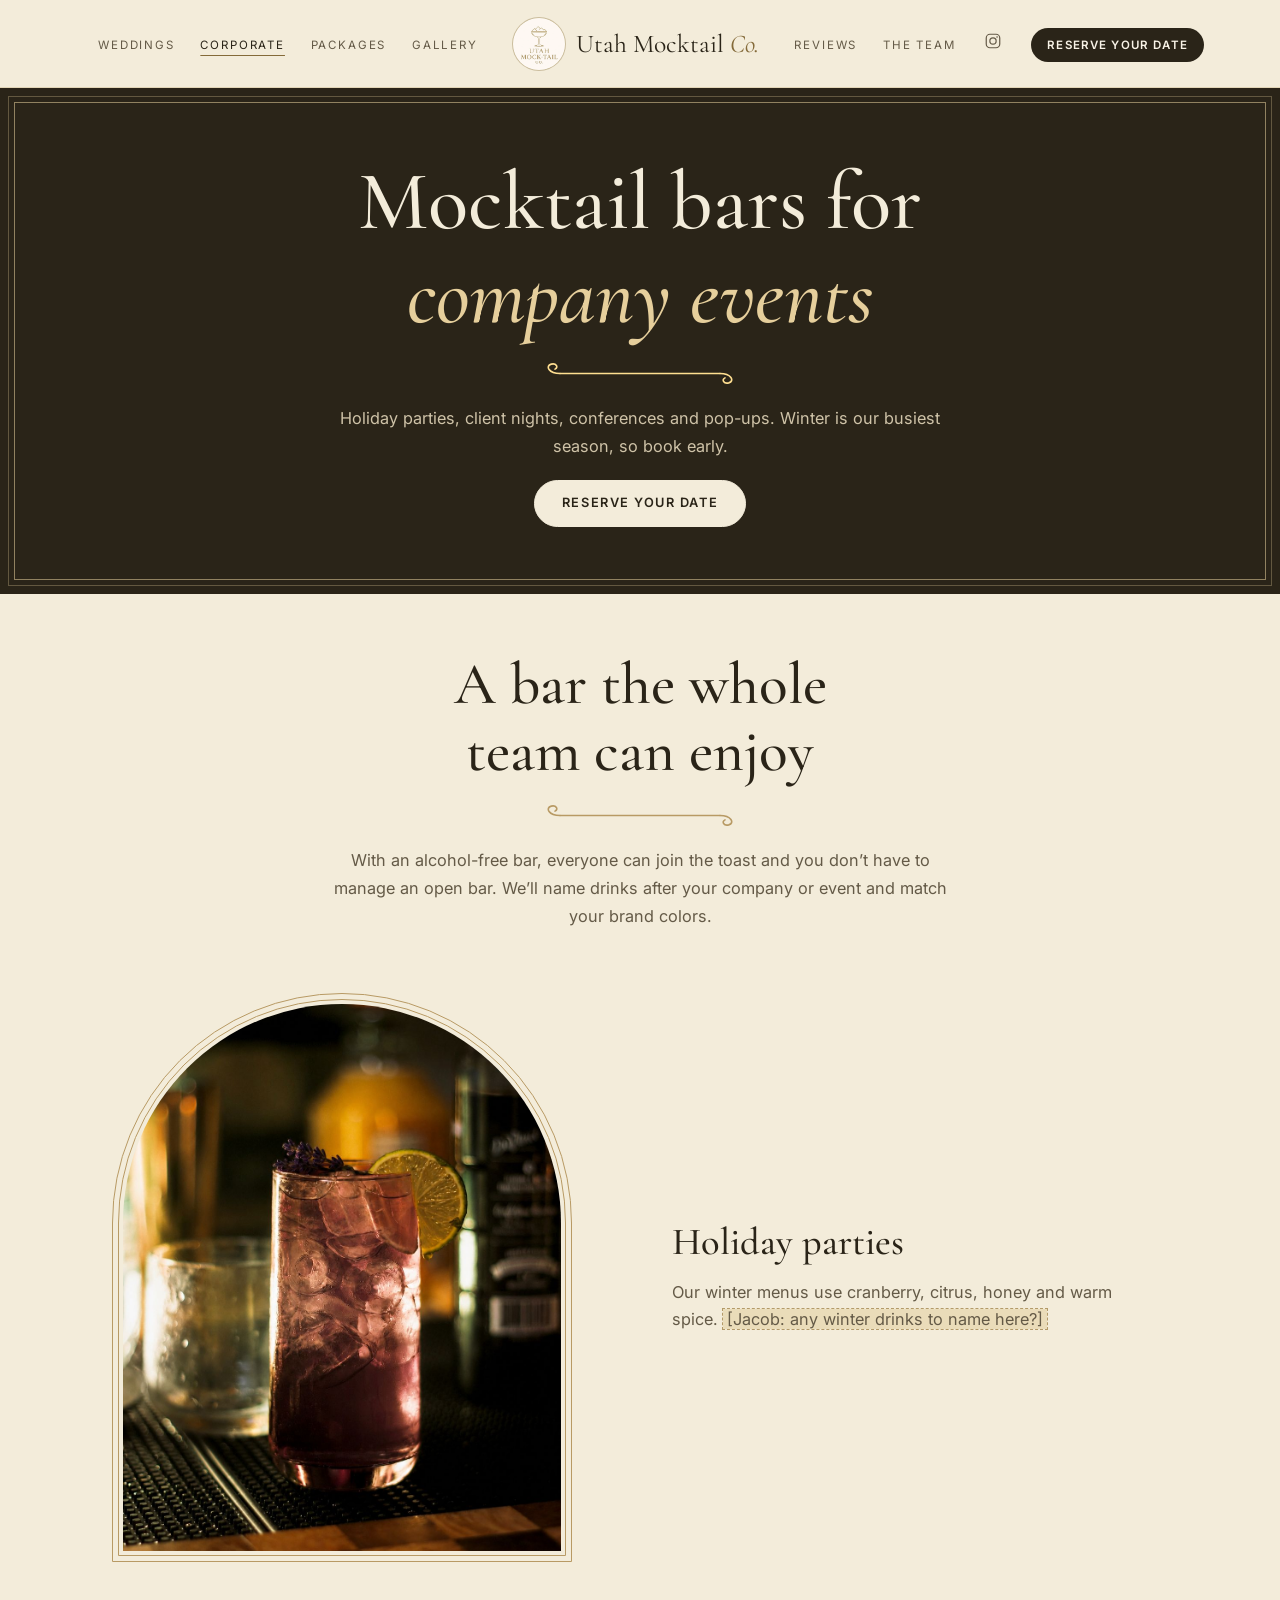
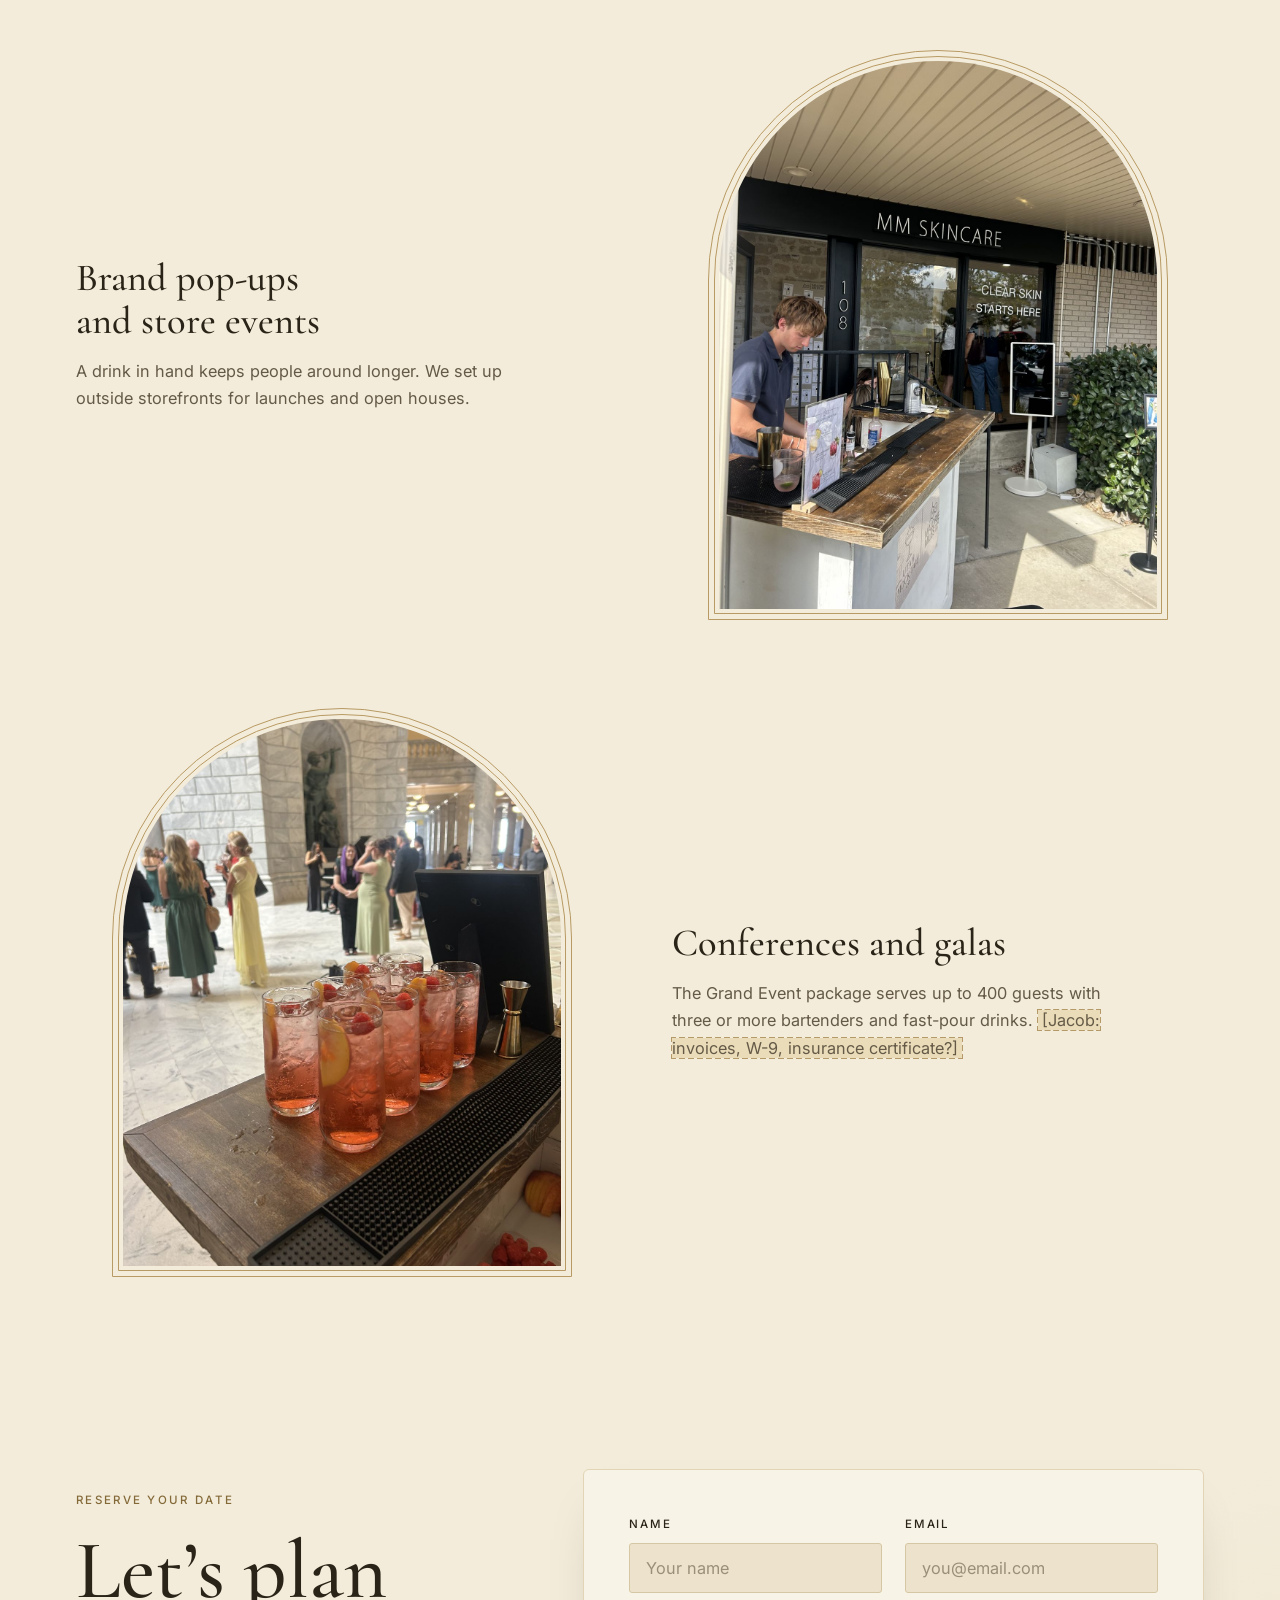
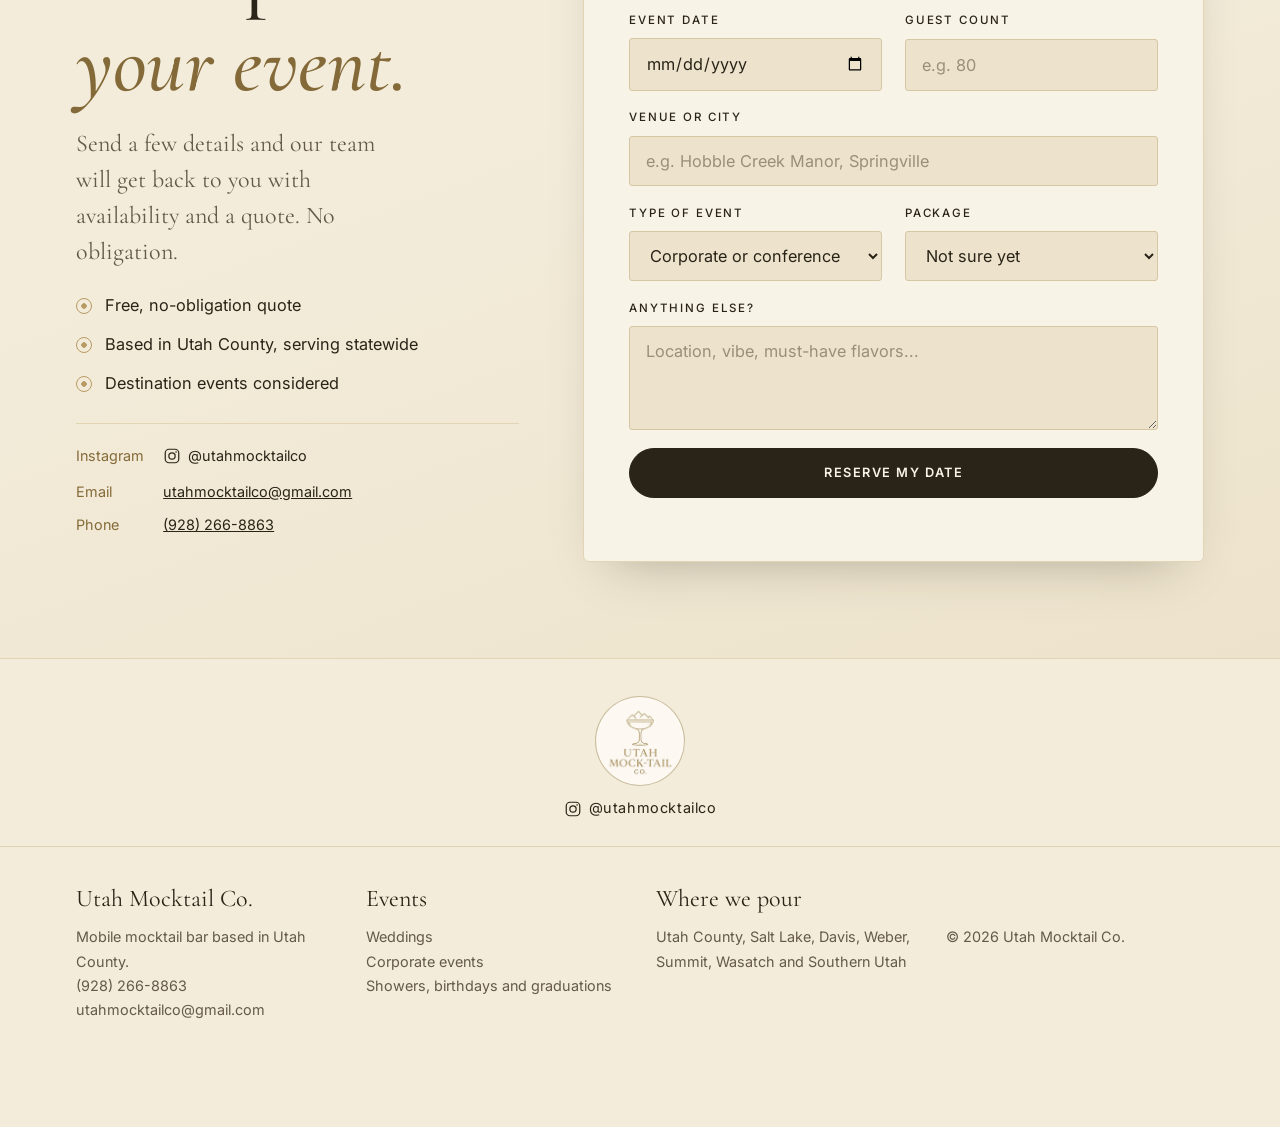
==== corporate.html @ aafdaa08 "Thank-you popup after the date form sends; remove draft-mode text Co-Authored-By: Claude Opus 5.5 <n" ====
<!doctype html>
<html lang="en">
<head>
<meta charset="utf-8">
<meta name="viewport" content="width=device-width, initial-scale=1, viewport-fit=cover">
<title>Corporate Event Mocktail Bar in Utah | Utah Mocktail Co.</title>
<meta name="claude:viewport-fit-sides" content="cover">
<meta name="description" content="Mocktail bar for Utah holiday parties, company events, conferences and brand pop-ups. Bartenders, a styled bar and drinks named for your company.">
<link rel="preconnect" href="https://fonts.googleapis.com">
<link rel="preconnect" href="https://fonts.gstatic.com" crossorigin>
<link rel="stylesheet" href="https://fonts.googleapis.com/css2?family=Cormorant+Garamond:ital,wght@0,400;0,500;0,600;1,400;1,500&family=Inter:wght@400;500;600&display=swap">
<link rel="icon" type="image/png" href="favicon.png">
<link rel="stylesheet" href="styles.css">

<script>document.documentElement.classList.add('js');</script>
</head>
<body>
<header class="top">
  <div class="wrap">
    <nav class="main left" aria-label="Main">
      <ul>
        <li><a href="weddings.html">Weddings</a></li>
        <li><a href="corporate.html" aria-current="page">Corporate</a></li>
        <li><a href="packages.html">Packages</a></li>
        <li><a href="gallery.html">Gallery</a></li>
      </ul>
    </nav>
    <a class="logo" href="index.html"><img src="images/logo-180.png" alt="" width="52" height="52"><span>Utah Mocktail <i>Co.</i></span></a>
    <nav class="main right" aria-label="More">
      <ul>
        <li><a href="reviews.html">Reviews</a></li>
        <li><a href="team.html">The Team</a></li>
        <li><a class="ig-link" href="https://www.instagram.com/utahmocktailco/" aria-label="Instagram @utahmocktailco"><svg class="ig" viewBox="0 0 24 24" width="18" height="18" aria-hidden="true" fill="none" stroke="currentColor" stroke-width="1.6"><rect x="3" y="3" width="18" height="18" rx="5"/><circle cx="12" cy="12" r="4.2"/><circle cx="17.4" cy="6.6" r="1.1" fill="currentColor" stroke="none"/></svg></a></li>
        <li><a class="book" href="#book">Reserve your date</a></li>
      </ul>
    </nav>
    <details class="menu-toggle">
      <summary>Menu</summary>
      <ul>
        <li><a href="index.html">Home</a></li>
        <li><a href="weddings.html">Weddings</a></li>
        <li><a href="corporate.html" aria-current="page">Corporate</a></li>
        <li><a href="packages.html">Packages</a></li>
        <li><a href="gallery.html">Gallery</a></li>
        <li><a href="reviews.html">Reviews</a></li>
        <li><a href="team.html">The Team</a></li>
        <li><a href="https://www.instagram.com/utahmocktailco/">Instagram @utahmocktailco</a></li>
        <li><a href="#book">Reserve your date</a></li>
      </ul>
    </details>
  </div>
</header>

<main id="top">
  <section class="statement page-top">
    <div class="wrap narrow center">
      <h1 class="page-title">Mocktail bars for <em>company events</em></h1>
      <p>Holiday parties, client nights, conferences and pop-ups. Winter is our busiest season, so book early.</p>
      <p><a class="btn" href="#book">Reserve your date</a></p>
    </div>
  </section>

  <section class="statement">
    <div class="wrap narrow center">
      <h2>A bar the whole team can enjoy</h2>
      <p>With an alcohol-free bar, everyone can join the toast and you don’t have to manage an open bar. We’ll name drinks after your company or event and match your brand colors.</p>
    </div>
  </section>

  <section class="pillars" aria-label="Corporate events">
    <div class="wrap">
      <article class="pillar">
        <div class="pillar-img reveal"><img src="images/berry-highball.jpg" alt="A dark berry mocktail with a lime wheel" width="1023" height="1537" loading="lazy"></div>
        <div class="pillar-copy">
          <h3>Holiday parties</h3>
          <p>Our winter menus use cranberry, citrus, honey and warm spice. <span class="ph">[Jacob: any winter drinks to name here?]</span></p>
        </div>
      </article>
      <article class="pillar">
        <div class="pillar-img reveal"><img src="images/popup-bar.jpg" alt="Bartender serving at a pop-up bar outside a storefront" width="1200" height="1600" loading="lazy"></div>
        <div class="pillar-copy">
          <h3>Brand pop-ups and store events</h3>
          <p>A drink in hand keeps people around longer. We set up outside storefronts for launches and open houses.</p>
        </div>
      </article>
      <article class="pillar">
        <div class="pillar-img reveal"><img src="images/capitol-guests.jpg" alt="Guests gathered around the bar at an evening event" width="1200" height="1600" loading="lazy"></div>
        <div class="pillar-copy">
          <h3>Conferences and galas</h3>
          <p>The Grand Event package serves up to 400 guests with three or more bartenders and fast-pour drinks. <span class="ph">[Jacob: invoices, W-9, insurance certificate?]</span></p>
        </div>
      </article>
    </div>
  </section>

  <section class="contact" id="book">
    <div class="wrap">
      <div class="copy">
        <p class="eyebrow">Reserve your date</p>
        <h2>Let’s plan <em>your event.</em></h2>
        <p>Send a few details and our team will get back to you with availability and a quote. No obligation.</p>
        <ul class="checks">
          <li>Free, no-obligation quote</li>
          <li>Based in Utah County, serving statewide</li>
          <li>Destination events considered</li>
        </ul>
        <dl>
          <dt>Instagram</dt><dd><a class="ig-inline" href="https://www.instagram.com/utahmocktailco/"><svg class="ig" viewBox="0 0 24 24" width="18" height="18" aria-hidden="true" fill="none" stroke="currentColor" stroke-width="1.6"><rect x="3" y="3" width="18" height="18" rx="5"/><circle cx="12" cy="12" r="4.2"/><circle cx="17.4" cy="6.6" r="1.1" fill="currentColor" stroke="none"/></svg>@utahmocktailco</a></dd>
          <dt>Email</dt><dd><a href="mailto:utahmocktailco@gmail.com">utahmocktailco@gmail.com</a></dd>
          <dt>Phone</dt><dd><a href="tel:+19282668863">(928) 266-8863</a></dd>
        </dl>
      </div>
      <form id="inquiry" class="form-card" novalidate>
        <label>Name<input id="f-name" name="name" autocomplete="name" placeholder="Your name" required></label>
        <label>Email<input id="f-email" name="email" type="email" autocomplete="email" placeholder="you@email.com" required></label>
        <label>Event date<input id="f-date" name="date" type="date"></label>
        <label>Guest count<input id="f-guests" name="guests" type="number" min="1" inputmode="numeric" placeholder="e.g. 80"></label>
        <label class="full">Venue or city<input id="f-venue" name="venue" placeholder="e.g. Hobble Creek Manor, Springville"></label>
        <label>Type of event
          <select id="f-type" name="type"><option>Wedding or reception</option><option selected>Corporate or conference</option><option>Shower or birthday</option><option>Graduation or reunion</option><option>School or university event</option><option>Religious or community gathering</option><option>Something else</option></select>
        </label>
        <label>Package
          <select id="f-pkg" name="package"><option>Not sure yet</option><option>Sweet & Simple ($650)</option><option>Signature Celebration ($995)</option><option>Luxe Dry Bar ($1,295)</option><option>Grand Event ($1,995)</option></select>
        </label>
        <label class="full">Anything else?<textarea id="f-msg" name="message" placeholder="Location, vibe, must-have flavors..."></textarea></label>
        <label class="hp" aria-hidden="true">Company<input name="company" tabindex="-1" autocomplete="off"></label>
        <button class="btn full" type="submit">Reserve my date</button>
        <p class="form-note full" id="form-note" role="status"></p>
      </form>
    </div>
  </section>
</main>

<footer>
  <div class="foot-top">
    <img src="images/logo-180.png" alt="Utah Mocktail Co. logo" width="88" height="88" loading="lazy">
    <a class="ig-inline" href="https://www.instagram.com/utahmocktailco/"><svg class="ig" viewBox="0 0 24 24" width="18" height="18" aria-hidden="true" fill="none" stroke="currentColor" stroke-width="1.6"><rect x="3" y="3" width="18" height="18" rx="5"/><circle cx="12" cy="12" r="4.2"/><circle cx="17.4" cy="6.6" r="1.1" fill="currentColor" stroke="none"/></svg>@utahmocktailco</a>
  </div>
  <div class="wrap">
    <div><strong>Utah Mocktail Co.</strong>Mobile mocktail bar based in Utah County.<br><a href="tel:+19282668863">(928) 266-8863</a><br><a href="mailto:utahmocktailco@gmail.com">utahmocktailco@gmail.com</a></div>
    <div><strong>Events</strong><a href="weddings.html">Weddings</a><br><a href="corporate.html">Corporate events</a><br><a href="#book">Showers, birthdays and graduations</a></div>
    <div><strong>Where we pour</strong>Utah County, Salt Lake, Davis, Weber, Summit, Wasatch and Southern Utah</div>
    <div><strong>&nbsp;</strong>© 2026 Utah Mocktail Co.</div>
  </div>
</footer>

<a class="float-book" href="#book">Reserve your date</a>

<dialog id="thanks" class="thanks" aria-labelledby="thanks-title">
  <h2 id="thanks-title">Thanks!</h2>
  <p>We’ve received your request. A member of our team will reach out soon.</p>
  <form method="dialog"><button class="btn">Close</button></form>
</dialog>

<script>
// Date form: sends to the Google Sheet web app (FORM_URL), which also emails our team.
document.getElementById('inquiry').addEventListener('submit', function (e) {
  e.preventDefault();
  var f = this, note = document.getElementById('form-note'), btn = f.querySelector('button[type=submit]');
  var url = 'https://script.google.com/macros/s/AKfycbwHHXpcNrJrIC-XcgOLXBQ7OhWbu58uSoJqrqlbmUCXUFE70B-InwVYyIa-P2md5CR05A/exec';
  if (!f.elements['name'].value.trim() || !/^\S+@\S+\.\S+$/.test(f.elements['email'].value.trim())) {
    note.textContent = 'Please add your name and a valid email so we can reach you.';
    return;
  }
  var data = new URLSearchParams(new FormData(f));
  data.append('page', location.pathname);
  btn.disabled = true;
  note.textContent = 'Sending...';
  fetch(url, { method: 'POST', mode: 'no-cors', body: data })
    .then(function () { f.reset(); note.textContent = ''; var d = document.getElementById('thanks'); if (d.showModal) d.showModal(); else note.textContent = d.querySelector('p').textContent; })
    .catch(function () { note.textContent = 'That didn’t go through. Please email utahmocktailco@gmail.com or call (928) 266-8863.'; })
    .then(function () { btn.disabled = false; });
});

// Scroll effects: the header turns solid past the video and photos ease in once.
// Both are off with "reduce motion".
(function () {
  var still = window.matchMedia('(prefers-reduced-motion: reduce)').matches;
  var header = document.querySelector('header.top');
  if (still) { document.documentElement.classList.add('no-motion'); document.documentElement.classList.remove('js'); }
  function onScroll() { header.classList.toggle('scrolled', window.scrollY > 40); }
  // Floating "Reserve your date" button: shows after the first screen, hides while the form is on screen.
  var fb = document.querySelector('.float-book');
  var form = document.getElementById('book');
  var formOn = false;
  function showFloat() { if (fb) fb.classList.toggle('show', window.scrollY > window.innerHeight * 0.6 && !formOn); }
  if (fb && form && 'IntersectionObserver' in window) {
    new IntersectionObserver(function (en) { formOn = en[0].isIntersecting; showFloat(); }).observe(form);
  }
  window.addEventListener('scroll', showFloat, { passive: true });
  // Package cards: swipe on phones, arrow buttons on computers.
  document.querySelectorAll('.swipe-wrap').forEach(function (w) {
    var row = w.querySelector('.swipe-row');
    w.querySelectorAll('[data-dir]').forEach(function (b) {
      b.addEventListener('click', function () { row.scrollBy({ left: b.dataset.dir * row.clientWidth * 0.8, behavior: still ? 'auto' : 'smooth' }); });
    });
  });
  window.addEventListener('scroll', onScroll, { passive: true });
  window.addEventListener('resize', onScroll);
  onScroll();
  if (!still && 'IntersectionObserver' in window) {
    var io = new IntersectionObserver(function (entries) {
      entries.forEach(function (e) { if (e.isIntersecting) { e.target.classList.add('in'); io.unobserve(e.target); } });
    }, { rootMargin: '0px 0px -10% 0px' });
    document.querySelectorAll('.reveal').forEach(function (el) { io.observe(el); });
  } else {
    document.querySelectorAll('.reveal').forEach(function (el) { el.classList.add('in'); });
  }
})();
</script>
</body>
</html>
---- styles.css ----
/* Utah Mocktail Co. — see ../design.md.
   Layout follows outwestelopements.com: a full-width video hero, short centered text,
   big photos between sections, a portrait bio, three steps, then the form. */
/* Draft 9 (2026-10-27): Jake asked for the old site's colors back. Cream, dark brown and gold,
   sampled from utah-mocktail-site.vercel.app, with its Cormorant Garamond + Inter type. */
:root {
  --bg: #f3ecda;
  --bg-2: #ede3cc;
  --card: #f8f3e7;
  --fg: #2a2418;
  --fg-soft: #645a47;
  --band: #ede3cc;
  --on-band: #2a2418;
  --on-band-soft: #645a47;
  --gold: #846a39;
  --gold-on-band: #846a39;
  --btn: #2a2418;
  --btn-hover: #4a3f2b;
  --on-btn: #f8f3e7;
  --line: #e2d5b6;
  --line-band: #d6c7a4;
  --ph: #eadcb9;
  --ph-line: #b39a68;
  --display: "Cormorant Garamond", "Garamond", Georgia, serif;
  --body: "Inter", "Helvetica Neue", Arial, sans-serif;
  --step--1: 0.9rem;
  --step-0: 1.02rem;
  --step-1: 1.5rem;
  --step-2: clamp(1.85rem, 3vw, 2.4rem);
  --step-3: clamp(2.4rem, 5vw, 3.7rem);
  --step-4: clamp(2.8rem, 7vw, 5.2rem);
}
/* Light only: the cream palette is the brand, so there is no dark version. */
:root { color-scheme: light; }

* { box-sizing: border-box; }
body { margin: 0; background: var(--bg); color: var(--fg); font-family: var(--body); font-weight: 400; font-size: var(--step-0); line-height: 1.7; }
img, video { max-width: 100%; height: auto; display: block; }
h1, h2, h3 { font-family: var(--display); font-weight: 500; line-height: 1.12; text-wrap: balance; margin: 0; }
h2 em, h1 em { font-style: italic; color: var(--gold); }
p { margin: 0; }
a { color: inherit; }
:focus-visible { outline: 2px solid var(--gold); outline-offset: 3px; }
.wrap { max-width: 1160px; margin: 0 auto; padding-left: max(16px, env(safe-area-inset-left, 0px)); padding-right: max(16px, env(safe-area-inset-right, 0px)); }
.narrow { max-width: 760px; }
.center { text-align: center; justify-items: center; }
.ph { background: var(--ph); outline: 1px dashed var(--ph-line); padding: 0 .25em; }
.band .ph, .hero .ph { background: transparent; color: var(--gold-on-band); }

.btn { display: inline-block; text-align: center; font: 600 .8rem/1 var(--body); letter-spacing: .12em; text-transform: uppercase; text-decoration: none; padding: 1.25em 2.1em; border-radius: 999px; border: 1px solid var(--btn); background: var(--btn); color: var(--on-btn); transition: background .15s, border-color .15s; }
.btn:hover { background: var(--btn-hover); border-color: var(--btn-hover); }
.btn-light { background: transparent; color: var(--fg); }
.btn-light:hover { background: var(--fg); color: var(--bg); }


/* Header */
body::before { content: ""; position: fixed; inset: 0 0 auto; height: env(safe-area-inset-top, 0px); z-index: 10; background: var(--bg); }
header.top { position: sticky; top: env(safe-area-inset-top, 0px); z-index: 5; background: var(--bg); border-bottom: 1px solid var(--line); }
header.top .wrap { display: grid; grid-template-columns: 1fr auto 1fr; align-items: center; gap: 2.2rem; padding-block: 1.1rem; }
nav.left ul { justify-content: flex-end; }
nav.right ul { justify-content: flex-start; }
.logo { font-family: var(--display); font-size: 1.6rem; font-weight: 400; text-decoration: none; white-space: nowrap; }
.logo i { color: var(--gold); font-weight: 400; }
nav ul { list-style: none; display: flex; align-items: center; gap: 1.6rem; margin: 0; padding: 0; }
nav a { text-decoration: none; font-size: .72rem; letter-spacing: .16em; text-transform: uppercase; color: var(--fg-soft); }
nav a:hover, nav a[aria-current="page"] { color: var(--fg); text-decoration: underline; text-underline-offset: 6px; text-decoration-color: var(--gold); }
nav a.book { color: var(--on-btn); background: var(--btn); padding: .85em 1.4em; border-radius: 999px; font-weight: 600; }
nav a.book:hover { background: var(--btn-hover); text-decoration: none; }
/* Phones: no tab row, one Menu button that opens a plain list */
.menu-toggle { display: none; }
@media (max-width: 1140px) {
  header.top .wrap { display: flex; justify-content: space-between; padding-block: .9rem; }
  .logo { font-size: 1.4rem; }
  nav.main { display: none; }
  .menu-toggle { display: block; position: relative; }
  .menu-toggle summary { list-style: none; cursor: pointer; font-size: var(--step--1); padding: .55em .9em; border: 1px solid var(--fg); border-radius: 3px; }
  .menu-toggle summary::-webkit-details-marker { display: none; }
  .menu-toggle ul { position: absolute; right: 0; top: calc(100% + .5rem); list-style: none; margin: 0; padding: .6rem 0; background: var(--card); border: 1px solid var(--line); min-width: 200px; box-shadow: 0 8px 24px rgb(0 0 0 / .12); }
  .menu-toggle li a { display: block; padding: .6rem 1.1rem; text-decoration: none; }
  .menu-toggle li a[aria-current="page"] { color: var(--gold); }
}

/* Video hero, full width */
.hero { position: relative; color: #fff; background: #20190a; overflow: hidden; }
.hero video, .hero .poster { position: absolute; inset: 0; width: 100%; height: 100%; object-fit: cover; }
.hero::after { content: ""; position: absolute; inset: 0; background: linear-gradient(to bottom, rgb(32 25 10 / .55), rgb(32 25 10 / .3) 40%, rgb(32 25 10 / .62)); }
.hero .wrap { position: relative; z-index: 1; min-height: clamp(520px, 88vh, 820px); display: grid; align-content: center; justify-items: center; text-align: center; gap: 1.2rem; padding-block: 7rem 4rem; }
.hero h1 { font-size: var(--step-4); max-width: 16ch; color: #fff; }
.hero h1 em { color: #e6cf9c; }
.hero p { font-size: var(--step-1); max-width: 40ch; color: rgb(255 255 255 / .92); font-family: var(--display); font-style: italic; }
.hero .btn { background: #f3ecda; border-color: #f3ecda; color: #2a2418; }
.hero .btn:hover { background: transparent; color: #fff; border-color: #fff; }

/* Centered statement block */
.statement .wrap { padding-block: clamp(3.5rem, 8vw, 6rem); display: grid; gap: 1.2rem; }
.statement h2 { font-size: var(--step-3); }
.statement p { color: var(--fg-soft); max-width: 62ch; }

/* Wide photo between sections */
.wide-photo .wrap { padding-block: 0; }
.wide-photo img { width: 100%; aspect-ratio: 16 / 7; object-fit: cover; }
.wide-photo.tall img { aspect-ratio: 16 / 9; }
@media (max-width: 640px) { .wide-photo img { aspect-ratio: 4 / 3; } }

/* Alternating photo + text rows */
.pillars .wrap { padding-block: clamp(3.5rem, 8vw, 6rem); display: grid; gap: clamp(3rem, 7vw, 5.5rem); }
.pillar { display: grid; grid-template-columns: 1fr 1fr; gap: clamp(2rem, 5vw, 4.5rem); align-items: center; }
.pillar:nth-child(even) .pillar-img { order: 2; }
.pillar-img img { width: 100%; aspect-ratio: 4 / 5; object-fit: cover; }
.pillar-copy { display: grid; gap: .9rem; min-width: 0; max-width: 46ch; }
.pillar-copy h3 { font-size: var(--step-2); }
.pillar-copy p { color: var(--fg-soft); }
@media (max-width: 760px) { .pillar { grid-template-columns: 1fr; } .pillar:nth-child(even) .pillar-img { order: 0; } }

/* Section heading */
.sec-head { display: grid; gap: .7rem; max-width: 62ch; }
.sec-head h2 { font-size: var(--step-3); }
.sec-head p { color: var(--fg-soft); }
.sec-head.center { margin-inline: auto; }

/* Package cards (from the earlier site) */
.packages { background: var(--bg-2); }
.packages .wrap { padding-block: clamp(3.5rem, 8vw, 6rem); display: grid; gap: 2.4rem; }
.cards { display: grid; grid-template-columns: repeat(auto-fit, minmax(min(100%, 240px), 1fr)); gap: 1.2rem; align-items: stretch; }
.card { background: var(--card); border: 1px solid var(--line); border-radius: 4px; padding: 1.8rem 1.5rem; display: grid; grid-template-rows: auto auto auto 1fr auto; gap: .8rem; position: relative; }
.card.popular { border-color: var(--gold); }
.card .badge { position: absolute; top: -.75rem; left: 1.5rem; background: var(--btn); color: var(--on-btn); font-size: .75rem; padding: .25rem .7rem; border-radius: 3px; }
.card h3 { font-size: var(--step-2); }
.card .for { color: var(--fg-soft); font-size: var(--step--1); margin-top: -.4rem; }
.card .price { font-family: var(--display); font-size: var(--step-2); color: var(--gold); line-height: 1; }
.card .price small { font-family: var(--body); font-size: var(--step--1); color: var(--fg-soft); }
.card ul { list-style: none; margin: 0; padding: 0; display: grid; gap: .45rem; font-size: var(--step--1); }
.card li { padding-top: .45rem; border-top: 1px solid var(--line); }
.card li strong { font-weight: 500; }
.card .btn { justify-self: start; }
.fine { font-size: var(--step--1); color: var(--fg-soft); }
/* Drink menu */
.menu { padding-block: clamp(3.5rem, 8vw, 6rem); display: grid; gap: 2.4rem; }
.drinks { list-style: none; margin: 0; padding: 0; display: grid; grid-template-columns: repeat(auto-fit, minmax(min(100%, 300px), 1fr)); gap: 0 3rem; }
.drinks li { display: grid; gap: .1rem; padding-block: .9rem; border-bottom: 1px solid var(--line); }
.drinks .name { font-family: var(--display); font-size: var(--step-1); }
.drinks .desc { font-size: var(--step--1); color: var(--fg-soft); }
.photo-row { display: grid; grid-template-columns: repeat(3, 1fr); gap: .8rem; }
.photo-row img { width: 100%; aspect-ratio: 3 / 4; object-fit: cover; }
@media (max-width: 560px) { .photo-row { grid-template-columns: 1fr 1fr; } .photo-row img:nth-child(3) { display: none; } }

/* Bio / team */
.bio .wrap { padding-block: clamp(3.5rem, 8vw, 6rem); display: grid; grid-template-columns: 5fr 7fr; gap: clamp(2rem, 5vw, 5rem); align-items: center; }
.bio .portrait img { width: 100%; aspect-ratio: 4 / 5; object-fit: cover; }
.bio .copy { display: grid; gap: 1rem; min-width: 0; max-width: 56ch; }
.bio h2 { font-size: var(--step-3); }
.bio .role { font-family: var(--display); font-style: italic; font-size: var(--step-1); color: var(--gold); }
.bio p { color: var(--fg-soft); }
.bio .btn { justify-self: start; }
@media (max-width: 820px) { .bio .wrap { grid-template-columns: 1fr; } .bio .portrait { max-width: 420px; } }
.team-list { display: grid; grid-template-columns: repeat(auto-fill, minmax(min(100%, 220px), 1fr)); gap: 2rem; }
.member { display: grid; gap: .45rem; align-content: start; }
.photo-slot { aspect-ratio: 4 / 5; border: 1.5px dashed var(--ph-line); background: var(--ph); display: grid; place-items: center; text-align: center; color: var(--fg-soft); font-size: var(--step--1); padding: 1rem; }
.member h3 { font-size: var(--step-1); }
.member p { color: var(--fg-soft); font-size: var(--step--1); }
.team-more .wrap { padding-block: 0 clamp(3.5rem, 8vw, 6rem); display: grid; gap: 1.6rem; }

/* Video clips (weddings page) */
.clips .wrap { padding-block: clamp(3.5rem, 8vw, 6rem); display: grid; grid-template-columns: 1fr auto; gap: clamp(2rem, 5vw, 4rem); align-items: center; }
.clips .copy { display: grid; gap: 1rem; min-width: 0; max-width: 48ch; }
.clips h2 { font-size: var(--step-3); }
.clips .btn { justify-self: start; }
.clips video { width: min(340px, 100%); aspect-ratio: 9 / 16; object-fit: cover; background: #000; }
@media (max-width: 760px) { .clips .wrap { grid-template-columns: 1fr; } }

/* Simple list of details */
.details .wrap { padding-block: clamp(3.5rem, 8vw, 6rem); display: grid; gap: 2rem; }
.details dl { margin: 0; display: grid; grid-template-columns: repeat(auto-fit, minmax(min(100%, 230px), 1fr)); gap: 1.4rem 3rem; }
.details dt { font-family: var(--display); font-size: var(--step-1); }
.details dd { margin: .2rem 0 0; color: var(--fg-soft); }
.details dl > div { border-top: 1px solid var(--line); padding-top: 1rem; }

/* Bands */
.band { background: var(--band); color: var(--on-band); }
.band p, .band .sec-head p { color: var(--on-band-soft); }
.band h2 em { color: var(--gold-on-band); }

/* Contact */
.contact .wrap { padding-block: clamp(3.5rem, 8vw, 6rem); display: grid; grid-template-columns: 5fr 7fr; gap: clamp(2rem, 5vw, 5rem); }
.contact .copy { display: grid; gap: 1rem; align-content: start; min-width: 0; }
.contact h2 { font-size: var(--step-3); }
.contact dl { display: grid; grid-template-columns: auto 1fr; gap: .5rem 1.2rem; margin: .6rem 0 0; font-size: var(--step--1); }
.contact dt { color: var(--gold-on-band); }
.contact dd { margin: 0; color: var(--on-band); min-width: 0; overflow-wrap: anywhere; }
form { display: grid; grid-template-columns: 1fr 1fr; gap: 1.1rem 1.4rem; min-width: 0; }
form .full { grid-column: 1 / -1; }
label { display: grid; gap: .5rem; font-size: .72rem; font-weight: 500; letter-spacing: .16em; text-transform: uppercase; color: var(--fg); }
input, textarea, select { font: 400 var(--step-0)/1.4 var(--body); color: var(--fg); background: var(--bg-2); border: 1px solid var(--line-band); padding: .8rem 1rem; width: 100%; border-radius: 3px; }
select option { color: #2a2418; background: #f3ecda; }
textarea { min-height: 6.5rem; resize: vertical; text-transform: none; }
input:focus, textarea:focus, select:focus { outline: none; border-color: var(--gold); box-shadow: 0 0 0 1px var(--gold); }
input::placeholder, textarea::placeholder { color: #9a8f78; }
.form-note { font-size: var(--step--1); color: var(--on-band-soft); }
form .btn { width: 100%; padding-block: 1.4em; }
@media (max-width: 820px) { .contact .wrap { grid-template-columns: 1fr; } }
@media (max-width: 520px) { form { grid-template-columns: 1fr; } }

/* Inner page hero: one wide photo with the title over it */
.page-hero { position: relative; color: #fff; background: #20190a; }
.page-hero img { position: absolute; inset: 0; width: 100%; height: 100%; object-fit: cover; }
.page-hero::after { content: ""; position: absolute; inset: 0; background: rgb(32 25 10 / .5); }
.page-hero .wrap { position: relative; z-index: 1; min-height: clamp(340px, 50vh, 520px); display: grid; align-content: center; justify-items: center; text-align: center; gap: 1rem; padding-block: 3.5rem; }
.page-hero h1 { font-size: var(--step-4); color: #fff; max-width: 18ch; }
.page-hero h1 em { color: #e6cf9c; }
.page-hero p { font-family: var(--display); font-style: italic; font-size: var(--step-1); color: rgb(255 255 255 / .9); max-width: 42ch; }
.page-hero .btn { background: #f3ecda; border-color: #f3ecda; color: #2a2418; }
.page-hero .btn:hover { background: transparent; color: #fff; border-color: #fff; }

footer { background: var(--bg); color: var(--fg-soft); border-top: 1px solid var(--line); }
footer .wrap { padding-block: 2rem; display: grid; grid-template-columns: repeat(auto-fit, minmax(min(100%, 220px), 1fr)); gap: 1.2rem 2rem; font-size: var(--step--1); }
footer strong { display: block; font-weight: 400; color: var(--fg); margin-bottom: .3rem; font-family: var(--display); font-size: var(--step-1); }
footer a { text-decoration: none; }
footer a:hover { color: var(--fg); }



section[id] { scroll-margin-top: 5rem; }

/* Header over the video: clear at the top of the page, solid once you scroll */
body.over-hero header.top { position: fixed; left: 0; right: 0; background: transparent; border-bottom-color: transparent; transition: background .3s, border-color .3s; }
body.over-hero header.top:not(.scrolled) .logo,
body.over-hero header.top:not(.scrolled) nav.main a { color: #fff; }
body.over-hero header.top:not(.scrolled) .logo i { color: #e6cf9c; }
body.over-hero header.top:not(.scrolled) nav.main a[aria-current="page"] { text-decoration-color: #e6cf9c; }
body.over-hero header.top:not(.scrolled) nav a.book { background: #f3ecda; color: #2a2418; }
body.over-hero header.top:not(.scrolled) .menu-toggle summary { color: #fff; border-color: rgb(255 255 255 / .8); }
body.over-hero header.top.scrolled { background: var(--bg); border-bottom-color: var(--line); }
body.over-hero::before { background: transparent; }

/* Quick facts right under the hero */
.facts { border-bottom: 1px solid var(--line); }
.facts ul { list-style: none; margin: 0 auto; padding-block: 1.4rem; display: flex; flex-wrap: wrap; justify-content: center; gap: .6rem 0; font-family: var(--display); font-style: italic; font-size: var(--step-0); color: var(--fg); }
.facts li { padding: 0 1.4rem; }
.facts li::before, .facts li::after { content: "\2014"; color: var(--trim); margin: 0 .55em; font-style: normal; }
.facts strong { color: var(--fg); font-weight: 600; }
@media (max-width: 640px) { .facts ul { display: grid; grid-template-columns: 1fr; gap: .5rem; text-align: center; } .facts li { padding: 0; }  }

/* Photos ease into place once as they come into view */
.js .reveal { opacity: 0; transform: translateY(28px); transition: opacity .9s ease, transform .9s ease; }
.js .reveal img { transform: scale(1.06); transition: transform 1.4s ease; }
.js .reveal.in { opacity: 1; transform: none; }
.js .reveal.in img { transform: none; }
.reveal { overflow: hidden; }

@media (prefers-reduced-motion: reduce) {
  * { transition: none !important; }
  .js .reveal, .js .reveal img { opacity: 1; transform: none; }
}
.menu > .wrap { width: 100%; }
.band .role { color: var(--gold-on-band); }
.hero .paths { font: 400 var(--step--1)/1.5 var(--body); font-style: normal; color: rgb(255 255 255 / .85); }
.hero .paths a { color: #fff; text-underline-offset: 4px; text-decoration-color: #e6cf9c; }

/* Thin rose line under centered headings, and a row of italic links */

.link-row { display: flex; flex-wrap: wrap; justify-content: center; gap: .6rem 2.4rem; margin-top: .6rem; }
.link-row a, .text-link { font-family: var(--display); font-style: italic; font-size: var(--step-1); color: var(--gold); text-decoration: none; border-bottom: 1px solid currentColor; padding-bottom: .15rem; }
.link-row a:hover, .text-link:hover { color: var(--fg); }
.text-link { justify-self: center; }

/* Team: a white card over a full-width photo */
.team-card { position: relative; overflow: hidden; }
.team-card .backdrop { position: absolute; inset: 0; width: 100%; height: 100%; object-fit: cover; filter: blur(3px) saturate(.85); transform: scale(1.05); }
.team-card::before { content: ""; position: absolute; inset: 0; background: rgb(243 236 218 / .45); z-index: 1; }
.team-card .wrap { position: relative; z-index: 2; padding-block: clamp(4rem, 10vw, 7rem); display: grid; justify-items: center; }
.card-box { background: var(--card); display: grid; grid-template-columns: 1fr 260px; gap: clamp(1.5rem, 4vw, 3rem); align-items: center; padding: clamp(1.6rem, 4vw, 3rem); max-width: 760px; text-align: center; }
.card-box .copy { display: grid; gap: .9rem; justify-items: center; }
.card-box h2 { font-size: var(--step-3); }
.card-box .role { font-size: .72rem; letter-spacing: .16em; text-transform: uppercase; color: var(--fg-soft); }
.card-box p { color: var(--fg-soft); max-width: 40ch; }
.card-box .portrait img { width: 100%; aspect-ratio: 4 / 5; object-fit: cover; }
@media (max-width: 640px) { .card-box { grid-template-columns: 1fr; } .card-box .portrait { order: -1; max-width: 240px; margin-inline: auto; } }
/* Drink menu card: gold double trim like a printed bar menu */
:root { --trim: #b89a64; } /* the old site's lighter gold, for lines and dots */
.menu-card { background: var(--bg-2); border: 1px solid var(--trim); outline: 1px solid var(--trim); outline-offset: -9px; padding: clamp(2.2rem, 5vw, 3.6rem) clamp(1.4rem, 6vw, 4.5rem); max-width: 920px; margin: 0 auto; display: grid; gap: 1.6rem; text-align: center; }
.menu-title { display: flex; align-items: center; justify-content: center; gap: 1rem; font-family: var(--display); font-style: italic; font-size: var(--step-2); color: var(--gold); }
.menu-title::before, .menu-title::after { content: ""; width: clamp(2rem, 8vw, 5rem); height: 1px; background: var(--trim); }
.menu-card .drinks { grid-template-columns: repeat(auto-fit, minmax(min(100%, 280px), 1fr)); gap: 1.3rem 3rem; }
.menu-card .drinks li { border: 0; padding: 0; justify-items: center; }
.menu-card .drinks .desc { font-style: italic; }
.menu-note { font-size: .72rem; letter-spacing: .16em; text-transform: uppercase; color: var(--fg-soft); }
.bio .sign { font-family: var(--display); font-style: italic; font-size: var(--step-1); color: var(--gold); }
@media (max-width: 480px) { .menu-title::before, .menu-title::after { display: none; } }

/* Logo, Instagram, gallery page */
.logo { display: inline-flex; align-items: center; gap: .7rem; }
.logo img { width: 52px; height: 52px; flex: none; }
@media (max-width: 860px) { .logo img { width: 40px; height: 40px; } .logo { gap: .55rem; } }
.statement h2::after, .sec-head.center h2::after, .page-title::after { content: ""; display: block; width: 1px; height: 44px; background: var(--trim); margin: 1.3rem auto 0; }
.page-title { font-size: var(--step-4); }
.ig { display: block; }
.ig-link { display: inline-flex; align-items: center; padding: .2rem; }
.ig-inline { display: inline-flex; align-items: center; gap: .45rem; text-decoration: none; }
.ig-inline:hover { text-decoration: underline; text-underline-offset: 4px; }
.foot-top { display: grid; justify-items: center; gap: .7rem; padding: 2.4rem 16px 1.6rem; border-bottom: 1px solid var(--line); }
.foot-top img { width: 88px; height: 88px; }
.foot-top .ig-inline { font-size: var(--step--1); letter-spacing: .04em; color: var(--fg); }
.photo-wall .wrap { columns: 3 260px; column-gap: .8rem; padding-bottom: clamp(3.5rem, 8vw, 6rem); }
.photo-wall figure { break-inside: avoid; margin: 0 0 .8rem; position: relative; }
.photo-wall img { width: 100%; }
.photo-wall figcaption { position: absolute; left: 0; right: 0; bottom: 0; padding: 2.4rem 1rem .9rem; background: linear-gradient(to top, rgb(32 25 10 / .55), transparent); color: #fff; font-family: var(--display); font-size: var(--step-1); }
@media (max-width: 560px) { .photo-wall .wrap { columns: 2; column-gap: .5rem; } .photo-wall figure { margin-bottom: .5rem; } }
.logo img, .foot-top img { border-radius: 50%; box-shadow: 0 0 0 1px rgb(154 132 85 / .45); }

/* Floating "Reserve your date" button, bottom right, clear of the iPhone home bar */
.float-book { position: fixed; z-index: 6; right: max(16px, calc(env(safe-area-inset-right, 0px) + 16px)); bottom: max(16px, calc(env(safe-area-inset-bottom, 0px) + 12px)); background: var(--btn); color: var(--on-btn); font: 600 .78rem/1 var(--body); letter-spacing: .12em; text-transform: uppercase; text-decoration: none; padding: 1.1em 1.6em; border-radius: 999px; box-shadow: 0 6px 18px rgb(42 36 24 / .25); opacity: 0; transform: translateY(12px); pointer-events: none; transition: opacity .25s, transform .25s; }
.float-book.show { opacity: 1; transform: none; pointer-events: auto; }
.float-book:hover { background: var(--btn-hover); }
.no-motion .float-book { transition: none; }
footer { padding-bottom: calc(72px + env(safe-area-inset-bottom, 0px)); }
/* Keep the dashes beside each fact, and keep nav labels on one line */
.facts li { display: flex; justify-content: center; align-items: baseline; }
nav.main a { white-space: nowrap; }
nav a.book { letter-spacing: .1em; }
@media (max-width: 640px) {
  .facts ul { font-size: var(--step--1); }
  .float-book { padding: .8em 1.1em; font-size: .85rem; }
}
/* Flourish underline (curl up on the left, down on the right) under centered headings on every screen size (Chase 2026-10-28) */
  .statement h2::after, .sec-head.center h2::after, .page-title::after {
    width: 160px; height: 20px; margin-top: 1rem;
    background: url("data:image/svg+xml,%3Csvg xmlns='http://www.w3.org/2000/svg' viewBox='0 0 160 20' fill='none' stroke='%23b89a64' stroke-width='1.3' stroke-linecap='round'%3E%3Cpath d='M16 10H144'/%3E%3Cpath d='M16 10C7 10 4 4 9 2.5C13 1.5 15 5 12 6.5'/%3E%3Cpath d='M144 10C153 10 156 16 151 17.5C147 18.5 145 15 148 13.5'/%3E%3C/svg%3E") center / contain no-repeat;
  }

/* ---------- Draft 9 sections (Jake's 10/22 feedback) ---------- */
.eyebrow, .sig-tag, .venues-label { font: 500 .72rem/1.2 var(--body); letter-spacing: .2em; text-transform: uppercase; color: var(--gold); }

/* Date form: a raised card next to the heading, like the old site */
.contact { background: linear-gradient(160deg, var(--bg) 40%, var(--bg-2)); }
.contact .wrap { align-items: center; }
.contact h2 { font-size: var(--step-4); }
.contact .copy > p { color: var(--fg-soft); font-family: var(--display); font-size: var(--step-1); line-height: 1.5; max-width: 30ch; }
.checks { list-style: none; margin: .4rem 0 0; padding: 0; display: grid; gap: .7rem; }
.checks li { display: flex; align-items: center; gap: .8rem; }
.checks li::before { content: ""; flex: none; width: 14px; height: 14px; border-radius: 50%; border: 1px solid var(--trim); background: radial-gradient(circle, var(--trim) 0 2.5px, transparent 3px); }
.contact dl { padding-top: 1.2rem; border-top: 1px solid var(--line); }
.contact dt { color: var(--gold); }
.form-card { background: var(--card); border: 1px solid var(--line); border-radius: 6px; padding: clamp(1.4rem, 4vw, 2.8rem); box-shadow: 0 24px 50px -28px rgb(42 36 24 / .35); }
.form-note { text-transform: none; letter-spacing: 0; }

/* Drink names: a slow scrolling line between thin gold rules */
.names .wrap { padding-block: clamp(1.5rem, 4vw, 2.5rem); }
.names-box { overflow: hidden; border-block: 1px solid var(--line-band); padding-block: 1.1rem; }
.names-track { display: flex; width: max-content; animation: names 70s linear infinite; }
.names-track ul { list-style: none; margin: 0; padding: 0; display: flex; }
.names-track li { font-family: var(--display); font-style: italic; font-size: var(--step-1); color: var(--gold); white-space: nowrap; display: flex; align-items: center; }
.names-track li::after { content: "\00B7"; color: var(--trim); margin-inline: 1.6rem; font-style: normal; }
.names-box:hover .names-track { animation-play-state: paused; }
@keyframes names { to { transform: translateX(-50%); } }
.no-motion .names-track { animation: none; width: auto; justify-content: center; }
.no-motion .names-track ul { flex-wrap: wrap; justify-content: center; row-gap: .4rem; }
.no-motion .names-track ul[aria-hidden] { display: none; }

/* Signature drink cards: lift, darker thicker border and a photo zoom on hover (from the old site) */
.menu .wrap { display: grid; gap: 2.4rem; }
.sig-cards { display: grid; grid-template-columns: repeat(4, 1fr); gap: 1.2rem; }
.sig { background: var(--card); border: 1px solid var(--line); border-radius: 4px; overflow: hidden; display: grid; grid-template-rows: auto 1fr; transition: transform .35s ease, box-shadow .35s ease, border-color .35s ease; }
.sig-img { overflow: hidden; }
.sig-img img { width: 100%; aspect-ratio: 4 / 5; object-fit: cover; transition: transform .6s ease; }
.sig-body { display: grid; gap: .55rem; align-content: start; padding: 1.3rem 1.2rem 1.5rem; }
.sig h3 { font-size: var(--step-2); line-height: 1.05; }
.sig-body p:last-child { color: var(--fg-soft); font-size: var(--step--1); line-height: 1.6; }
.sig:hover { transform: translateY(-5px); border-color: var(--trim); box-shadow: 0 0 0 1px var(--trim), 0 22px 40px -24px rgb(42 36 24 / .45); }
.sig:hover .sig-img img { transform: scale(1.06); }
@media (max-width: 900px) { .sig-cards { grid-template-columns: 1fr 1fr; } }
@media (max-width: 420px) { .sig-cards { gap: .7rem; } .sig-body { padding: 1rem .9rem 1.2rem; } .sig h3 { font-size: var(--step-1); } }

/* How it works: big gold numbers between thin gold lines */
.how .wrap { padding-block: clamp(3.5rem, 8vw, 6rem); display: grid; gap: 2.6rem; }
.how-steps { list-style: none; margin: 0; padding: 0; display: grid; grid-template-columns: repeat(3, 1fr); }
.how-steps li { display: grid; gap: .9rem; align-content: start; padding: .6rem clamp(1.2rem, 3vw, 2.4rem) 1rem; border-left: 1px solid var(--trim); }
.how-steps .num { font-family: var(--display); font-style: italic; font-size: clamp(3rem, 5vw, 4rem); line-height: 1; color: var(--trim); }
.how-steps h3 { font-size: var(--step-2); }
.how-steps p { color: var(--fg-soft); font-size: var(--step--1); line-height: 1.75; }
.how-steps a { color: var(--fg); text-decoration-color: var(--trim); text-underline-offset: 3px; }
@media (max-width: 820px) { .how-steps { grid-template-columns: 1fr; gap: 2rem; } }

/* Everything included: a bordered grid with gold dots */
.included-sec { background: var(--bg-2); }
.included-sec .wrap { padding-block: clamp(3.5rem, 8vw, 6rem); display: grid; gap: 2.6rem; }
.inc-grid { list-style: none; margin: 0; padding: 0; display: grid; grid-template-columns: repeat(5, 1fr); background: var(--card); border: 1px solid var(--line-band); border-radius: 6px; overflow: hidden; }
.inc-grid li { display: flex; align-items: center; gap: .9rem; padding: 1.5rem 1.4rem; font-family: var(--display); font-size: var(--step-1); line-height: 1.3; border-right: 1px solid var(--line); border-bottom: 1px solid var(--line); margin: 0 -1px -1px 0; }
.inc-grid li::before { content: ""; flex: none; width: 7px; height: 7px; border-radius: 50%; background: var(--trim); }
@media (max-width: 1000px) { .inc-grid { grid-template-columns: repeat(2, 1fr); } }
@media (max-width: 480px) { .inc-grid { grid-template-columns: 1fr; } .inc-grid li { padding: 1.05rem 1.2rem; font-size: 1.3rem; } }

/* Why us: the one dark section, for the big selling points */
.why { background: #2a2418; color: #f3ecda; }
.why .wrap { padding-block: clamp(3.5rem, 8vw, 6rem); display: grid; gap: 2.8rem; }
.why h2 em { color: #e6cf9c; }
.why .sec-head p { color: #cfc3a8; }
.why-list { list-style: none; margin: 0; padding: 0; display: grid; grid-template-columns: repeat(4, 1fr); gap: 2rem; }
.why-list li { display: grid; gap: .6rem; align-content: start; padding-top: 1.2rem; border-top: 1px solid rgb(230 207 156 / .45); }
.why-list h3 { font-size: var(--step-2); color: #f3ecda; }
.why-list p { color: #cfc3a8; font-size: var(--step--1); }
@media (max-width: 900px) { .why-list { grid-template-columns: 1fr 1fr; } }
@media (max-width: 520px) { .why-list { grid-template-columns: 1fr; gap: 1.4rem; } }

/* Venues we're listed with */
.venues .wrap { padding-block: 2.2rem; display: grid; justify-items: center; gap: .6rem; text-align: center; border-bottom: 1px solid var(--line); }
.venues-names { display: flex; flex-wrap: wrap; justify-content: center; gap: .4rem 0; font-family: var(--display); font-style: italic; font-size: var(--step-2); }
.venues-names span + span::before { content: "\25C6"; font-style: normal; font-size: .4em; color: var(--trim); vertical-align: .55em; margin-inline: 1.2rem; }
@media (max-width: 560px) { .venues-names { flex-direction: column; } .venues-names span + span::before { display: block; margin: .3rem 0; } }

/* Wedding clip opens Instagram when tapped */
.clip-link { position: relative; display: block; text-decoration: none; }
.clip-link video { transition: filter .3s; }
.clip-link:hover video { filter: brightness(.85); }
.clip-cta { position: absolute; left: 50%; bottom: 1rem; transform: translateX(-50%); display: inline-flex; align-items: center; gap: .5rem; white-space: nowrap; background: rgb(248 243 231 / .92); color: var(--fg); font: 600 .72rem/1 var(--body); letter-spacing: .12em; text-transform: uppercase; padding: .8em 1.2em; border-radius: 999px; }

/* Packages: teaser on the home page, swipe-through cards on the Packages page */
.pkg-teaser .wrap { padding-block: clamp(3.5rem, 8vw, 5.5rem); display: grid; gap: 1.2rem; }
.pkg-teaser h2 { font-size: var(--step-3); }
.pkg-teaser p { color: var(--fg-soft); max-width: 52ch; }
.packages .wrap { padding-block: clamp(2.5rem, 6vw, 4rem) clamp(3.5rem, 8vw, 6rem); gap: 1.4rem; }
.swipe-head { display: flex; justify-content: space-between; align-items: center; gap: 1rem; }
.swipe-hint { font-family: var(--display); font-style: italic; font-size: var(--step-1); color: var(--gold); }
.swipe-btns { display: flex; gap: .6rem; }
.swipe-btns button { width: 46px; height: 46px; border-radius: 50%; border: 1px solid var(--fg); background: transparent; color: var(--fg); display: grid; place-items: center; cursor: pointer; transition: background .2s, color .2s; }
.swipe-btns button:hover { background: var(--fg); color: var(--bg); }
.swipe-btns .flip svg { transform: scaleX(-1); }
.swipe-row { display: flex; gap: 1.2rem; overflow-x: auto; scroll-snap-type: x mandatory; scrollbar-width: none; padding: 1rem 2px 1.2rem; -webkit-overflow-scrolling: touch; }
.swipe-row::-webkit-scrollbar { display: none; }
.swipe-row .card { flex: 0 0 min(340px, 84%); scroll-snap-align: start; }
.card { background: var(--card); }
@media (max-width: 640px) { .swipe-btns { display: none; } }
.menu-card { width: 100%; }
.wide-photo + .why { margin-top: clamp(3rem, 7vw, 5rem); }
.clip-link { width: min(340px, 100%); }
.why-top { display: grid; grid-template-columns: 1fr minmax(0, 400px); gap: clamp(2rem, 6vw, 5rem); align-items: center; }
.why-photo img { width: 100%; aspect-ratio: 4 / 5; object-fit: cover; }
@media (max-width: 760px) { .why-top { grid-template-columns: 1fr; } .why-photo { max-width: 420px; } }
.contact .copy > p.eyebrow { font: 500 .72rem/1.2 var(--body); letter-spacing: .2em; color: var(--gold); }
.packages { background: var(--bg); }
.inc-grid li { font-size: 1.32rem; }
/* Hero video is Jake's SLC event clip: a wide crop for computers, the full vertical clip for phones */
@media (orientation: portrait) { .hero { background: #20190a url("images/hero-slc-poster-m.jpg") center / cover; } }

/* Arched photos with a double gold trim (corporate and parties rows) */
.pillar-img { max-width: 460px; width: 100%; justify-self: center; padding: 10px; border: 1px solid var(--trim); border-radius: 1000px 1000px 0 0; }
.pillar-img img { border-radius: 1000px 1000px 0 0; outline: 1px solid var(--trim); outline-offset: 4px; }
.menu { padding-top: clamp(1rem, 3vw, 2rem); }
/* Drink names strip sits between the drink cards and the full menu */
.menu { gap: 0; }
.menu > .wrap + .names .wrap { padding-block: clamp(2rem, 5vw, 3rem); }
.menu { padding-top: clamp(3.5rem, 8vw, 6rem); }
.photo-wall video { width: 100%; display: block; }

/* Gallery intro in a light picture frame (Chase 2026-10-28) */
.frame { position: relative; display: grid; gap: 1.2rem; justify-items: center; padding: clamp(2.4rem, 6vw, 3.6rem) clamp(1.4rem, 6vw, 3.6rem); background: var(--card); border: 1px solid var(--trim); outline: 1px solid var(--trim); outline-offset: 7px; box-shadow: 0 0 0 14px var(--bg-2), 0 0 0 15px var(--trim), 0 26px 50px -30px rgb(42 36 24 / .4); margin: 22px; }
.frame .corner { position: absolute; width: 26px; height: 26px; border: 1.5px solid var(--gold); }
.frame .corner::after { content: ""; position: absolute; width: 6px; height: 6px; background: var(--trim); transform: rotate(45deg); }
.frame .tl { top: 12px; left: 12px; border-right: 0; border-bottom: 0; } .frame .tl::after { top: 4px; left: 4px; }
.frame .tr { top: 12px; right: 12px; border-left: 0; border-bottom: 0; } .frame .tr::after { top: 4px; right: 4px; }
.frame .bl { bottom: 12px; left: 12px; border-right: 0; border-top: 0; } .frame .bl::after { bottom: 4px; left: 4px; }
.frame .br { bottom: 12px; right: 12px; border-left: 0; border-top: 0; } .frame .br::after { bottom: 4px; right: 4px; }
.ig-handle { display: inline-flex; align-items: center; gap: .45rem; }
.ig-handle .ig { width: 20px; height: 20px; }

/* Reviews page */
.reviews { padding-bottom: clamp(3rem, 7vw, 5rem); }
.reviews .wrap { display: grid; grid-template-columns: repeat(auto-fit, minmax(260px, 1fr)); gap: 1.4rem; }
.review { margin: 0; background: var(--card); border: 1px solid var(--line); border-radius: 4px; padding: 2rem 1.6rem; display: grid; gap: 1.2rem; align-content: space-between; }
.review blockquote { margin: 0; font-family: var(--display); font-size: var(--step-1); line-height: 1.4; }
.review figcaption { display: grid; gap: .2rem; font-size: .92rem; color: var(--fg-soft); }
.review figcaption strong { color: var(--fg); font-weight: 500; }
.review .src { font-size: .72rem; letter-spacing: .14em; text-transform: uppercase; color: var(--gold); }
.reviews .link-row { margin-top: 2rem; }

/* Simple page tops on Weddings, Corporate and The Team (Chase 2026-10-28) */
.page-top .page-title em { color: var(--gold); }
.toast-pillar h2 { font-size: var(--step-3); }

/* Package cards: even spacing inside every card, all four in one row on wide screens (Chase 2026-10-28) */
.card ul { align-content: start; }
.card h3 { min-height: 2.2em; line-height: 1.1; }
@media (min-width: 1100px) {
  .packages .swipe-head { display: none; }
  .packages .swipe-row { display: grid; grid-template-columns: repeat(4, 1fr); overflow: visible; }
  .packages .swipe-row .card { padding-inline: 1.3rem; }
}
.pkg-ask { display: grid; justify-items: center; gap: 1rem; text-align: center; margin-top: 1.4rem; padding-top: 2.2rem; border-top: 1px solid var(--line); }
.pkg-ask p { font-family: var(--display); font-size: var(--step-2); line-height: 1.25; }

/* Page tops (Weddings, Corporate, The Team): dark band with gold frame lines, option A (Chase 2026-10-28) */
.page-top { background: var(--fg); color: #f3ecda; position: relative; }
.page-top::before { content: ""; position: absolute; inset: 14px; border: 1px solid rgb(230 207 156 / .55); outline: 1px solid rgb(230 207 156 / .3); outline-offset: 5px; pointer-events: none; }
.page-top .wrap { padding-block: clamp(3rem, 6vw, 4.2rem); }
.page-top .page-title { color: #f3ecda; }
.page-top .page-title em { color: #e6cf9c; }
.page-top .page-title::after { filter: brightness(1.45); }
.page-top p { color: #cfc3a8; }
.page-top .btn { background: #f3ecda; color: #2a2418; border-color: #f3ecda; }
.page-top .btn:hover { background: #e6cf9c; border-color: #e6cf9c; }
@media (max-width: 640px) { .page-top::before { inset: 8px; outline-offset: 3px; } }
/* Tighter gaps under the dark band */
.page-top + .statement .wrap { padding-block: clamp(2.6rem, 5vw, 3.6rem) clamp(1rem, 2vw, 1.5rem); }
.page-top + .statement + .pillars .wrap { padding-top: clamp(1.5rem, 3vw, 2.5rem); }
.page-top + .pillars .wrap { padding-block: clamp(2.6rem, 5vw, 3.8rem); }
.page-top + .packages .wrap { padding-top: clamp(2.6rem, 5vw, 3.6rem); }
.page-top + .reviews .wrap { padding-top: clamp(2.6rem, 5vw, 3.6rem); }
@media (min-width: 641px) { .statement h2::after, .sec-head.center h2::after, .page-title::after { width: 200px; height: 25px; margin-top: 1.2rem; } }
/* Second venues line: events served (Jake 2026-10-29) */
.venues-label-2 { margin-top: 1rem; }
.venues-more { font-size: var(--step-1); color: var(--fg-soft); }
/* Hidden spam trap on the date form: people never see it, bots fill it in */
.hp { position: absolute; left: -9999px; width: 1px; height: 1px; overflow: hidden; }

/* Thank-you popup after the date form sends (Chase 2026-11-02) */
.thanks { border: 1px solid var(--trim); outline: 1px solid var(--trim); outline-offset: -9px; background: var(--card); color: var(--fg); padding: 2.6rem 2.2rem 2.2rem; max-width: min(420px, calc(100% - 32px)); text-align: center; border-radius: 4px; box-shadow: 0 30px 60px -20px rgb(42 36 24 / .45); }
.thanks[open] { display: grid; gap: 1rem; justify-items: center; }
.thanks::backdrop { background: rgb(42 36 24 / .55); }
.thanks h2 { font-size: var(--step-3); }
.thanks h2::after { content: ""; display: block; width: 160px; height: 20px; margin: .8rem auto 0; background: url("data:image/svg+xml,%3Csvg xmlns='http://www.w3.org/2000/svg' viewBox='0 0 160 20' fill='none' stroke='%23b89a64' stroke-width='1.3' stroke-linecap='round'%3E%3Cpath d='M16 10H144'/%3E%3Cpath d='M16 10C7 10 4 4 9 2.5C13 1.5 15 5 12 6.5'/%3E%3Cpath d='M144 10C153 10 156 16 151 17.5C147 18.5 145 15 148 13.5'/%3E%3C/svg%3E") center / contain no-repeat; }
.thanks p { color: var(--fg-soft); }
.thanks form { margin: 0; }
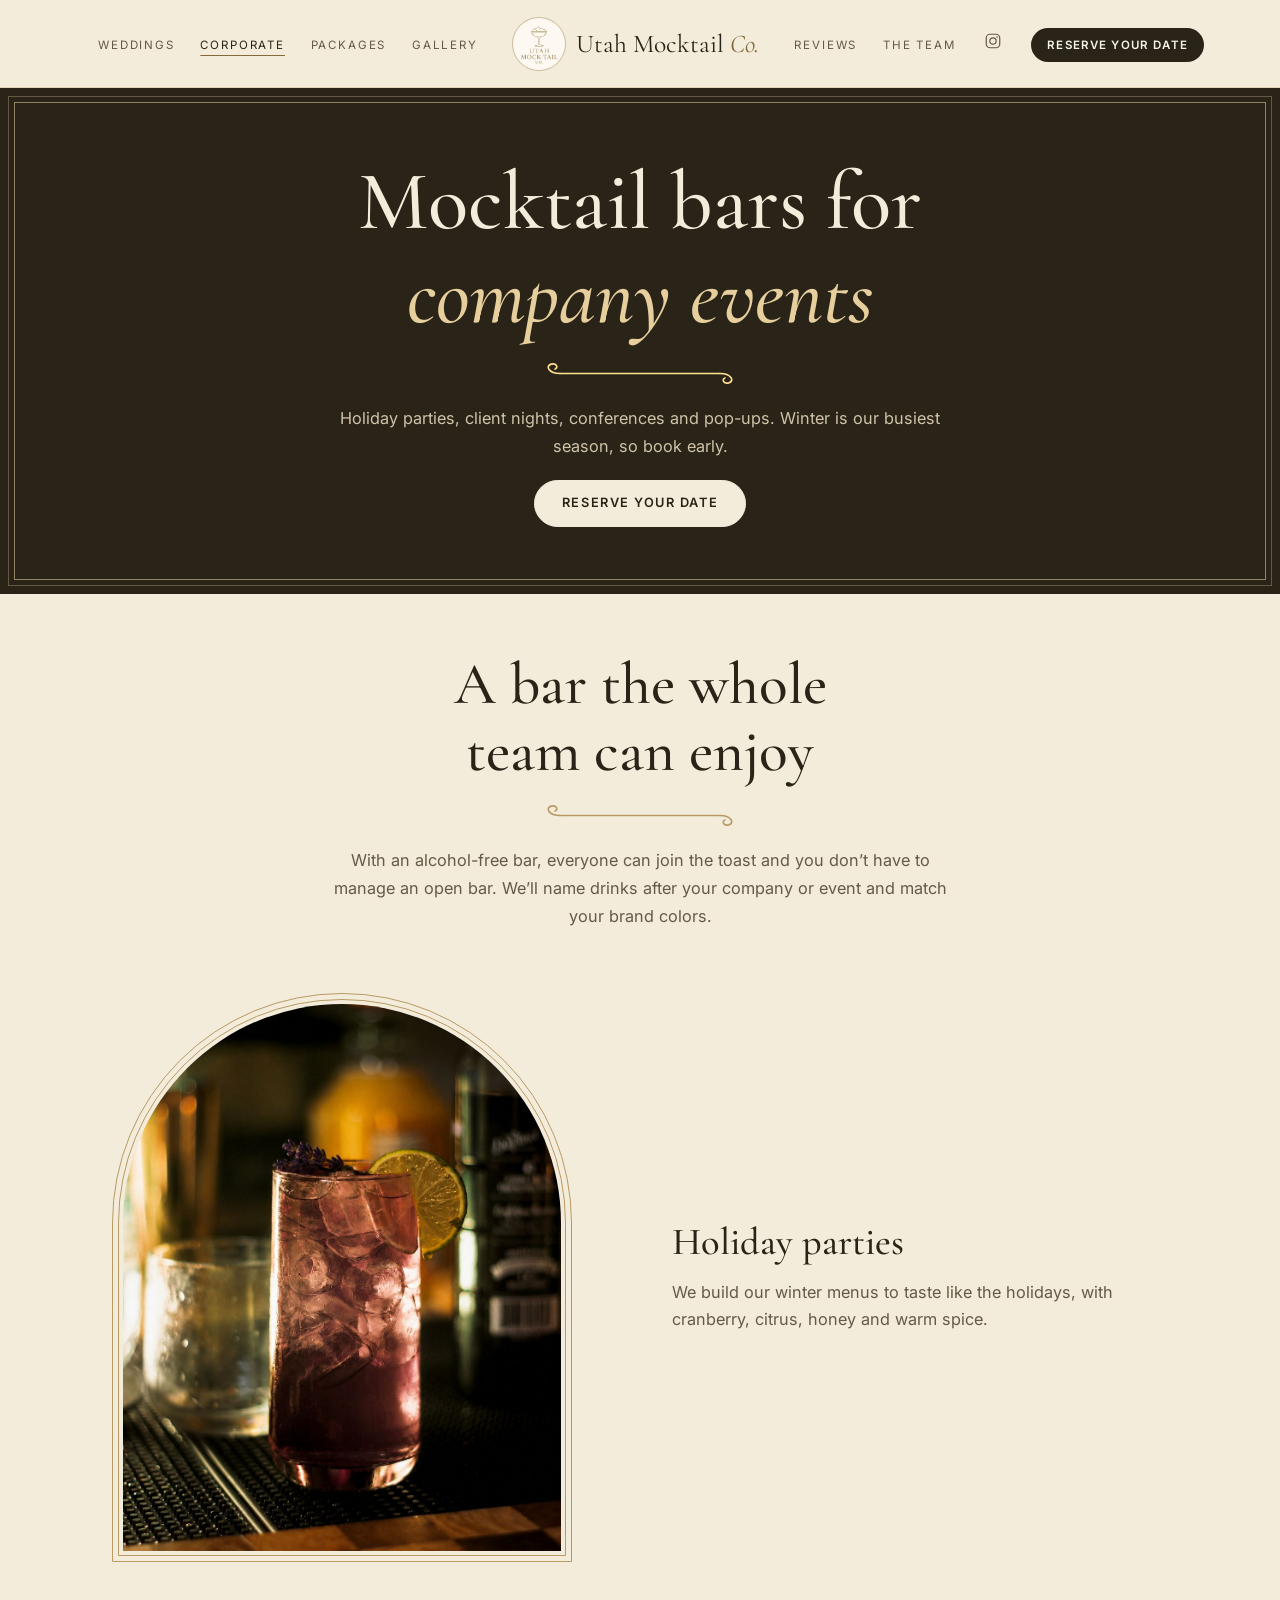
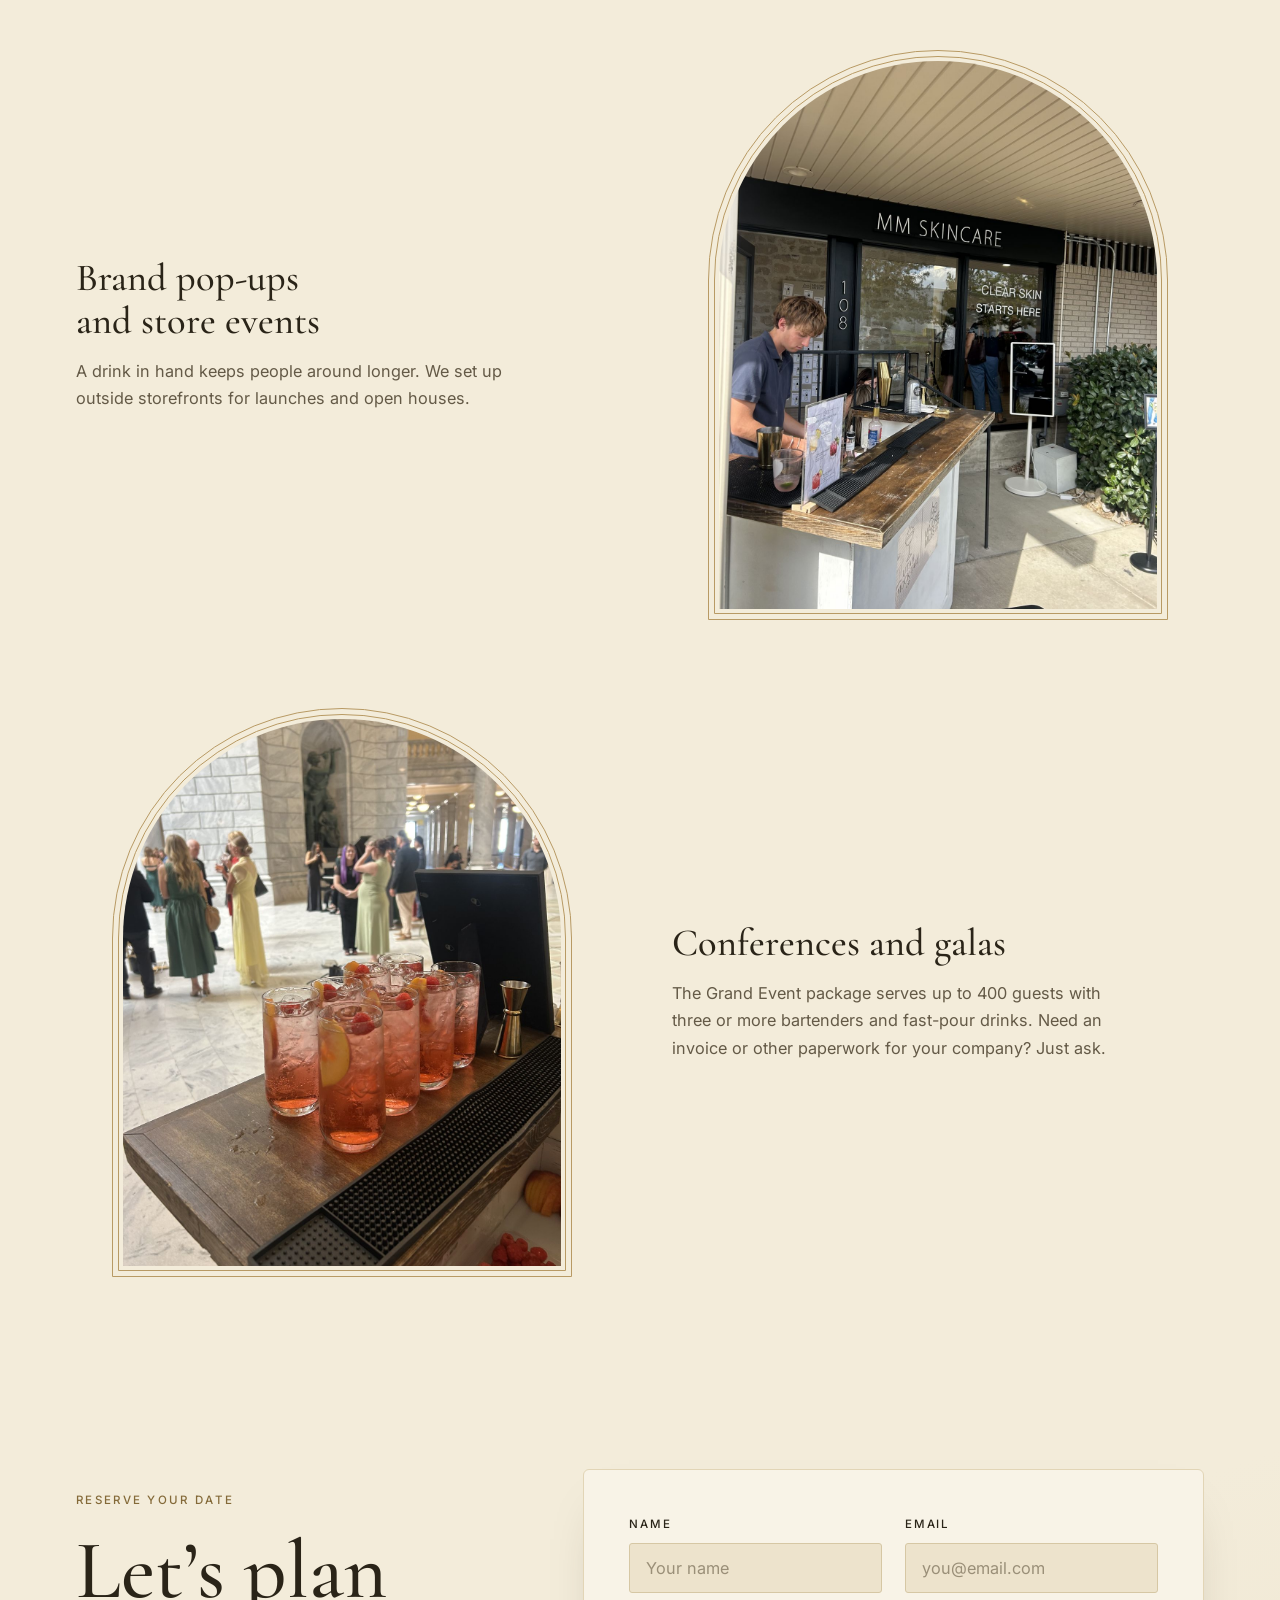
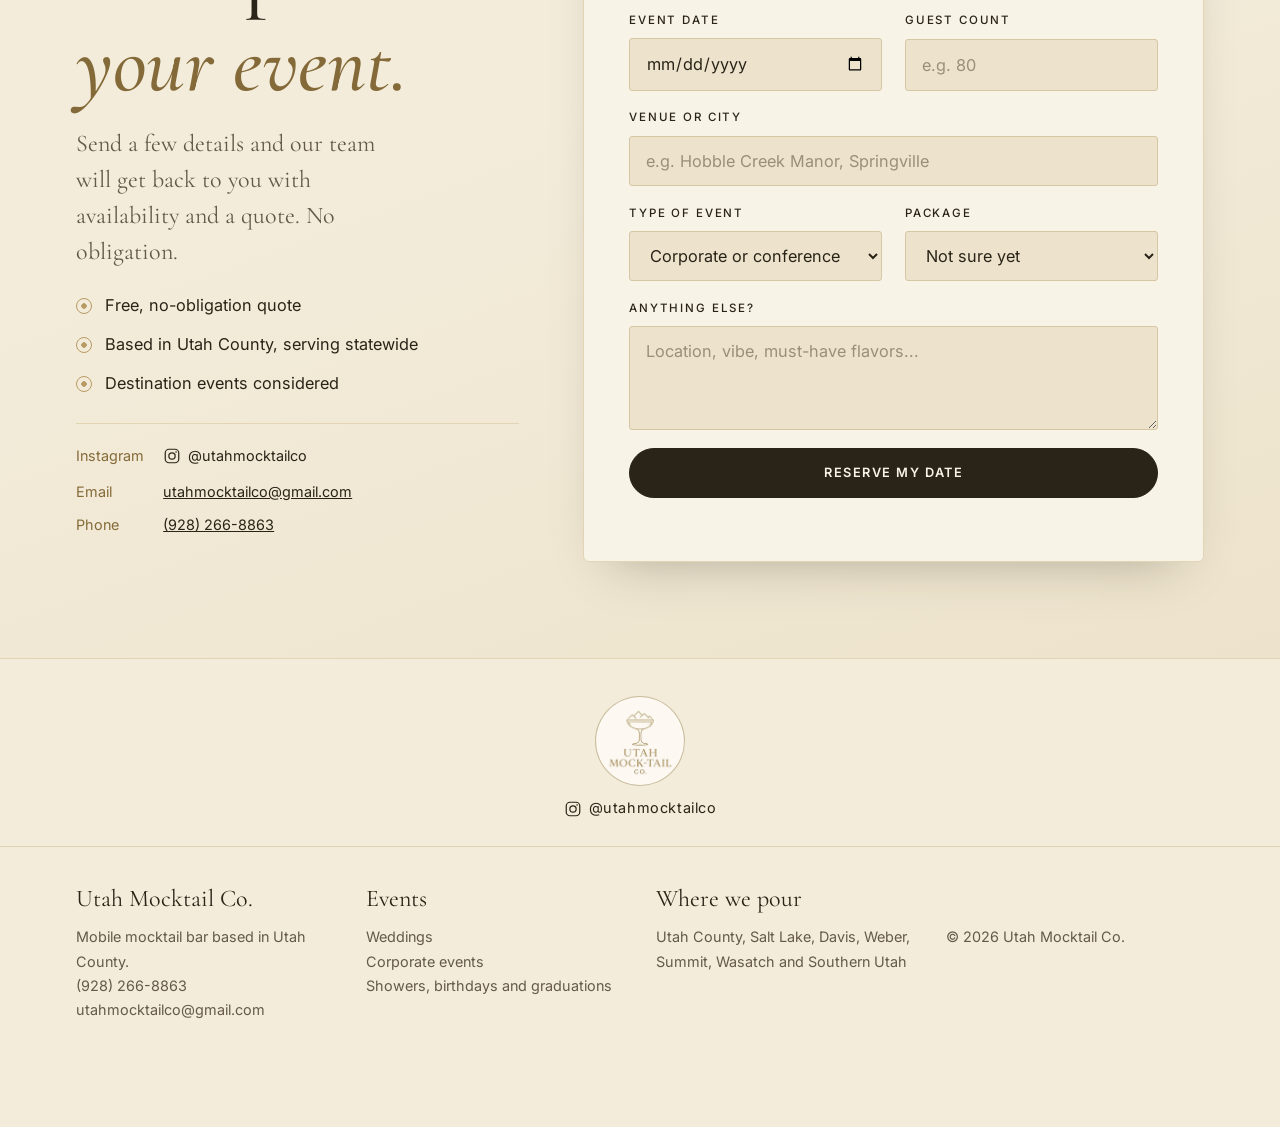
==== commit 6ddcc8c8: "Fill in the two unfinished lines on the corporate page Co-Authored-By: Claude Opus 5.5 <noreply@anth" ====
--- a/corporate.html
+++ b/corporate.html
@@ -9,6 +9,7 @@
 <link rel="preconnect" href="https://fonts.googleapis.com">
 <link rel="preconnect" href="https://fonts.gstatic.com" crossorigin>
 <link rel="stylesheet" href="https://fonts.googleapis.com/css2?family=Cormorant+Garamond:ital,wght@0,400;0,500;0,600;1,400;1,500&family=Inter:wght@400;500;600&display=swap">
+<link rel="canonical" href="https://utahmocktailco.com/corporate">
 <link rel="icon" type="image/png" href="favicon.png">
 <link rel="stylesheet" href="styles.css">
 
@@ -73,7 +74,7 @@
         <div class="pillar-img reveal"><img src="images/berry-highball.jpg" alt="A dark berry mocktail with a lime wheel" width="1023" height="1537" loading="lazy"></div>
         <div class="pillar-copy">
           <h3>Holiday parties</h3>
-          <p>Our winter menus use cranberry, citrus, honey and warm spice. <span class="ph">[Jacob: any winter drinks to name here?]</span></p>
+          <p>We build our winter menus to taste like the holidays, with cranberry, citrus, honey and warm spice.</p>
         </div>
       </article>
       <article class="pillar">
@@ -87,7 +88,7 @@
         <div class="pillar-img reveal"><img src="images/capitol-guests.jpg" alt="Guests gathered around the bar at an evening event" width="1200" height="1600" loading="lazy"></div>
         <div class="pillar-copy">
           <h3>Conferences and galas</h3>
-          <p>The Grand Event package serves up to 400 guests with three or more bartenders and fast-pour drinks. <span class="ph">[Jacob: invoices, W-9, insurance certificate?]</span></p>
+          <p>The Grand Event package serves up to 400 guests with three or more bartenders and fast-pour drinks. Need an invoice or other paperwork for your company? Just ask.</p>
         </div>
       </article>
     </div>
--- a/styles.css
+++ b/styles.css
@@ -469,6 +469,8 @@
 .review blockquote { margin: 0; font-family: var(--display); font-size: var(--step-1); line-height: 1.4; }
 .review figcaption { display: grid; gap: .2rem; font-size: .92rem; color: var(--fg-soft); }
 .review figcaption strong { color: var(--fg); font-weight: 500; }
+.review:has(.stars) { grid-template-rows: auto 1fr auto; align-content: stretch; }
+.review .stars { color: var(--gold); letter-spacing: .18em; font-size: 1.05rem; line-height: 1; }
 .review .src { font-size: .72rem; letter-spacing: .14em; text-transform: uppercase; color: var(--gold); }
 .reviews .link-row { margin-top: 2rem; }
 
@@ -519,3 +521,4 @@
 .thanks h2::after { content: ""; display: block; width: 160px; height: 20px; margin: .8rem auto 0; background: url("data:image/svg+xml,%3Csvg xmlns='http://www.w3.org/2000/svg' viewBox='0 0 160 20' fill='none' stroke='%23b89a64' stroke-width='1.3' stroke-linecap='round'%3E%3Cpath d='M16 10H144'/%3E%3Cpath d='M16 10C7 10 4 4 9 2.5C13 1.5 15 5 12 6.5'/%3E%3Cpath d='M144 10C153 10 156 16 151 17.5C147 18.5 145 15 148 13.5'/%3E%3C/svg%3E") center / contain no-repeat; }
 .thanks p { color: var(--fg-soft); }
 .thanks form { margin: 0; }
+.member img { width: 100%; aspect-ratio: 4 / 5; object-fit: cover; }
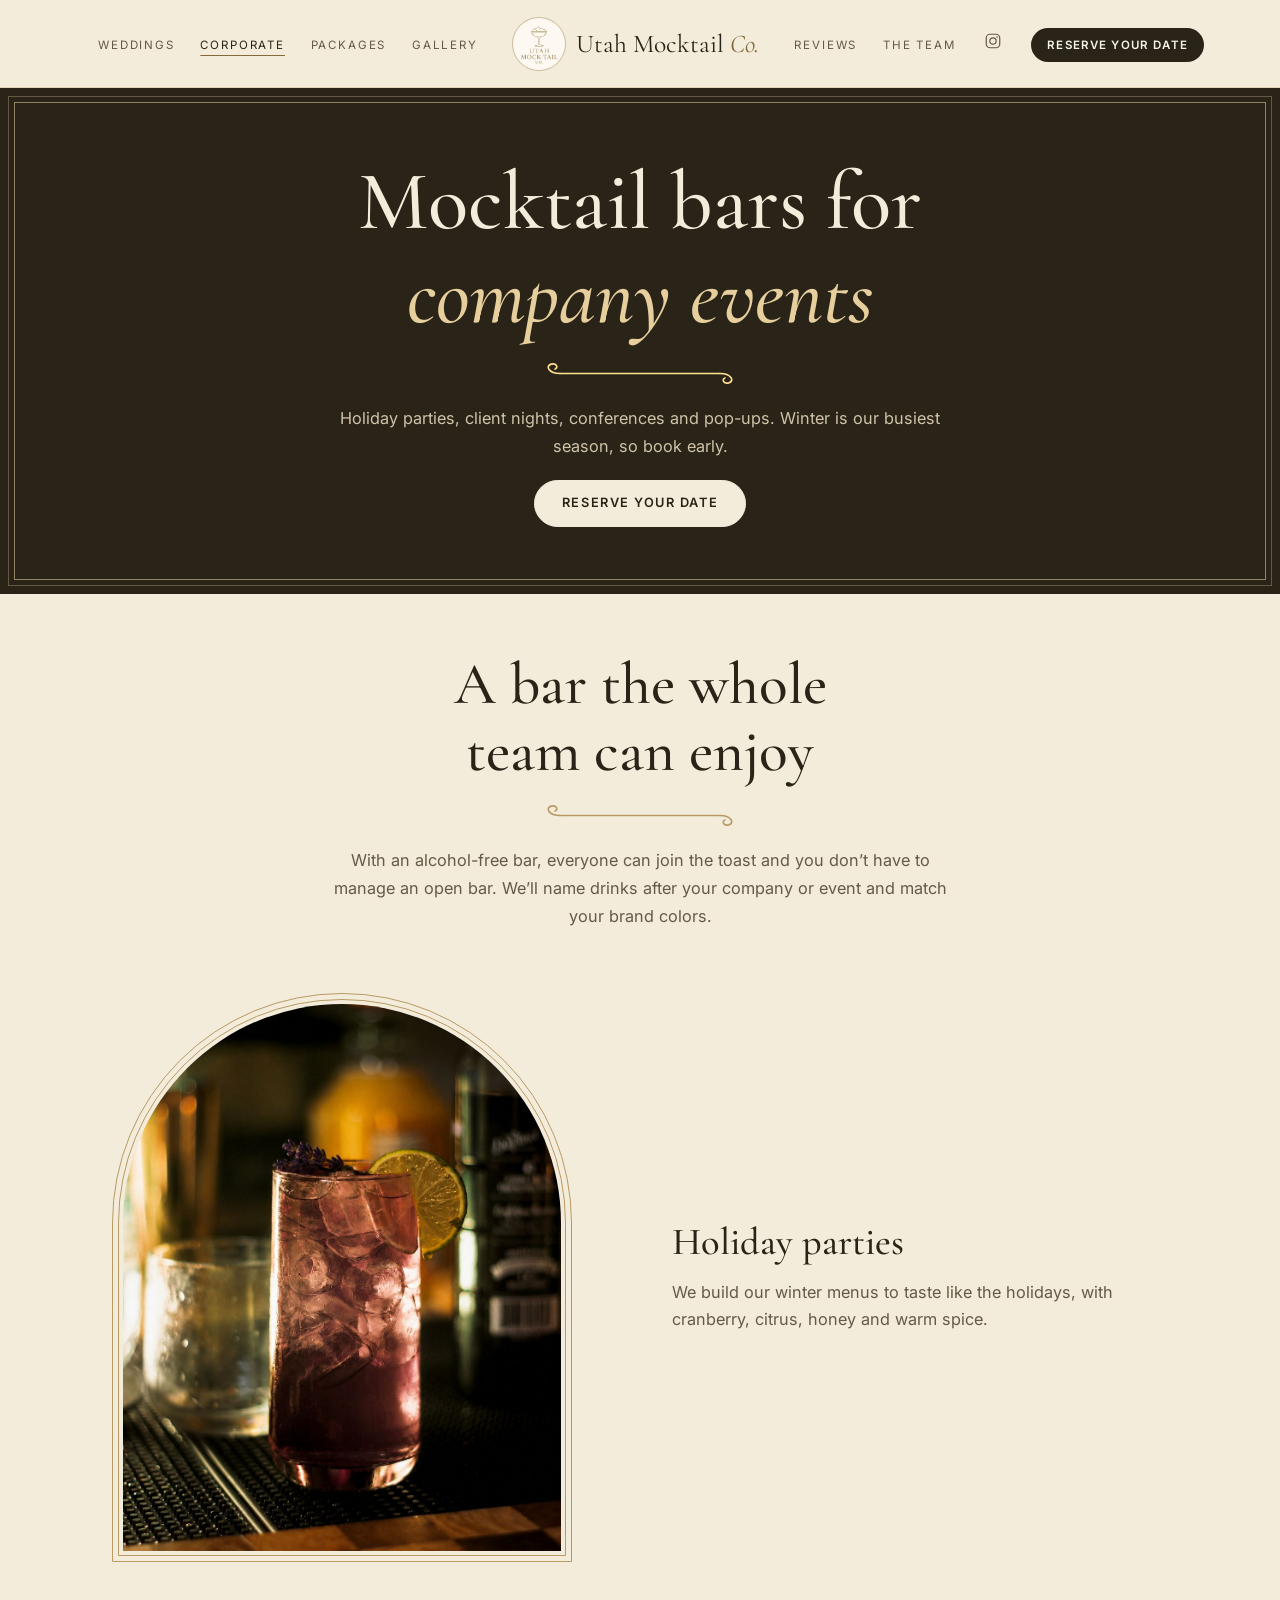
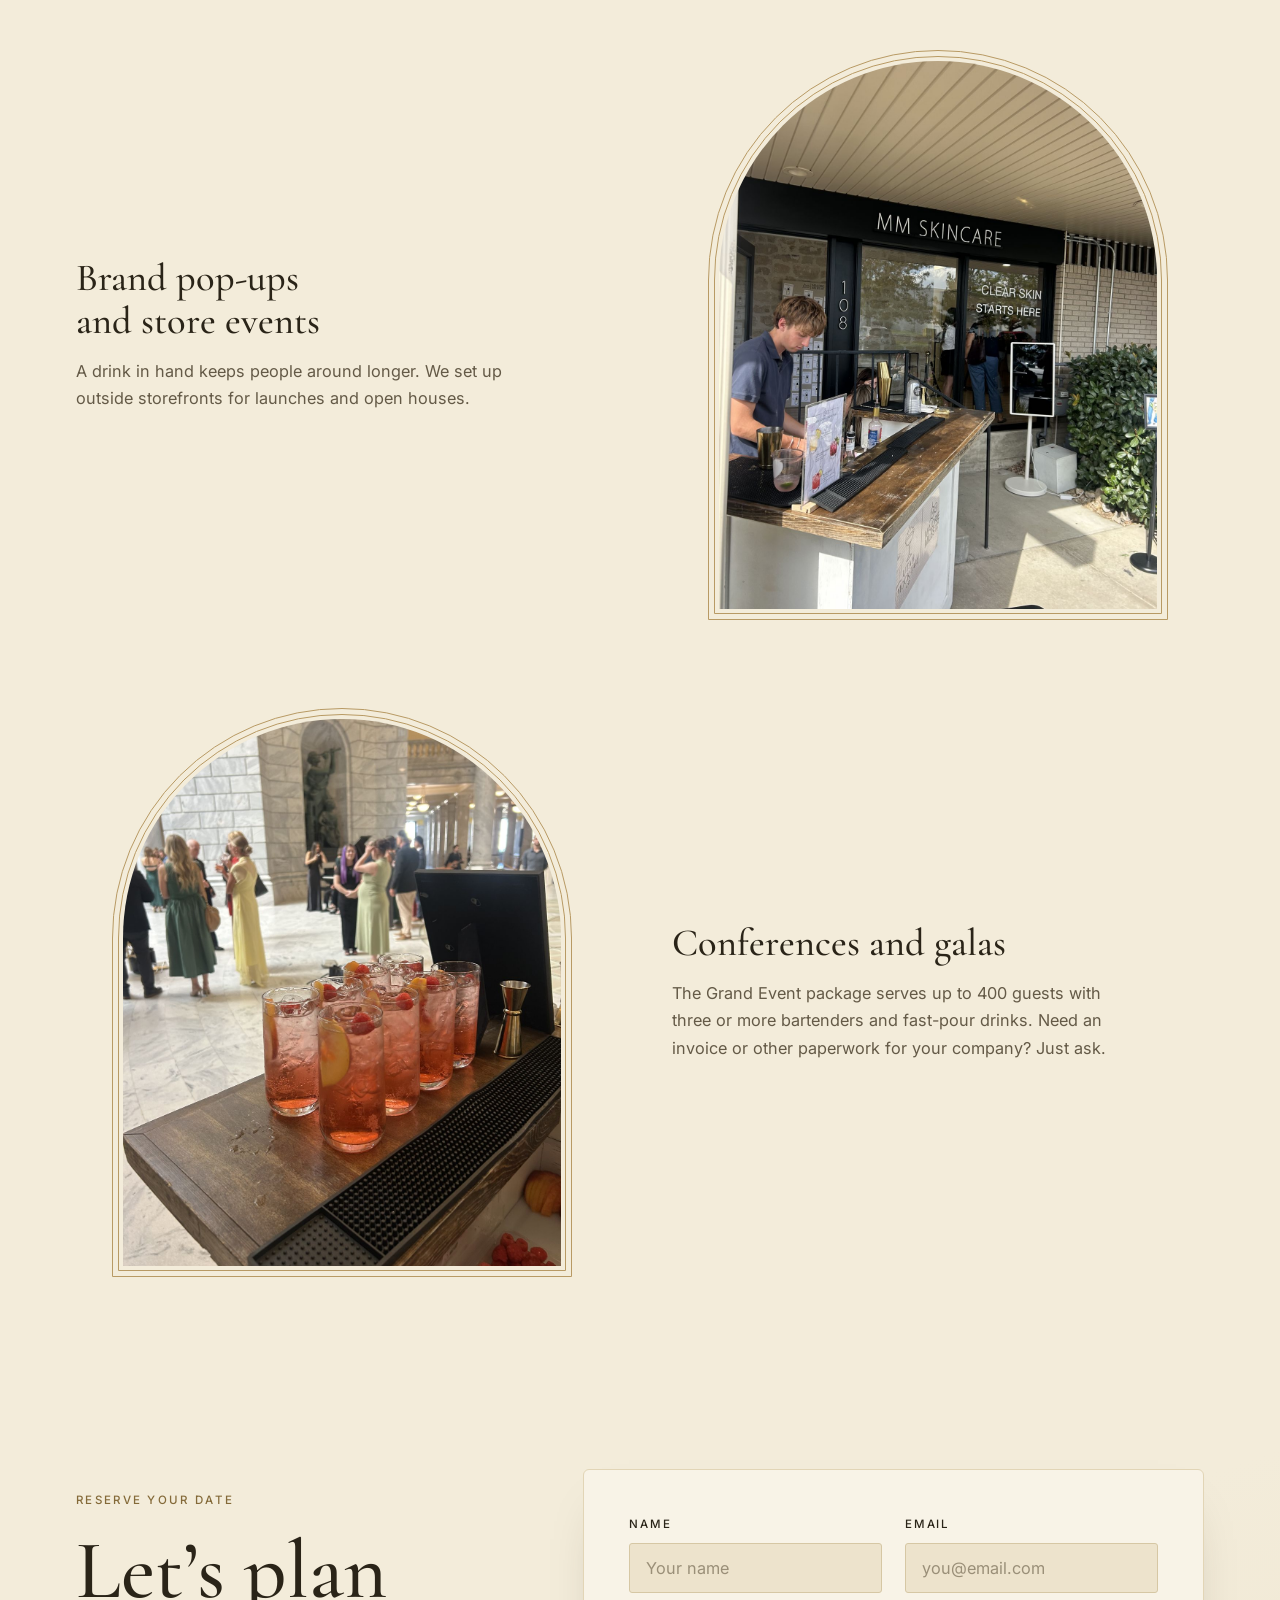
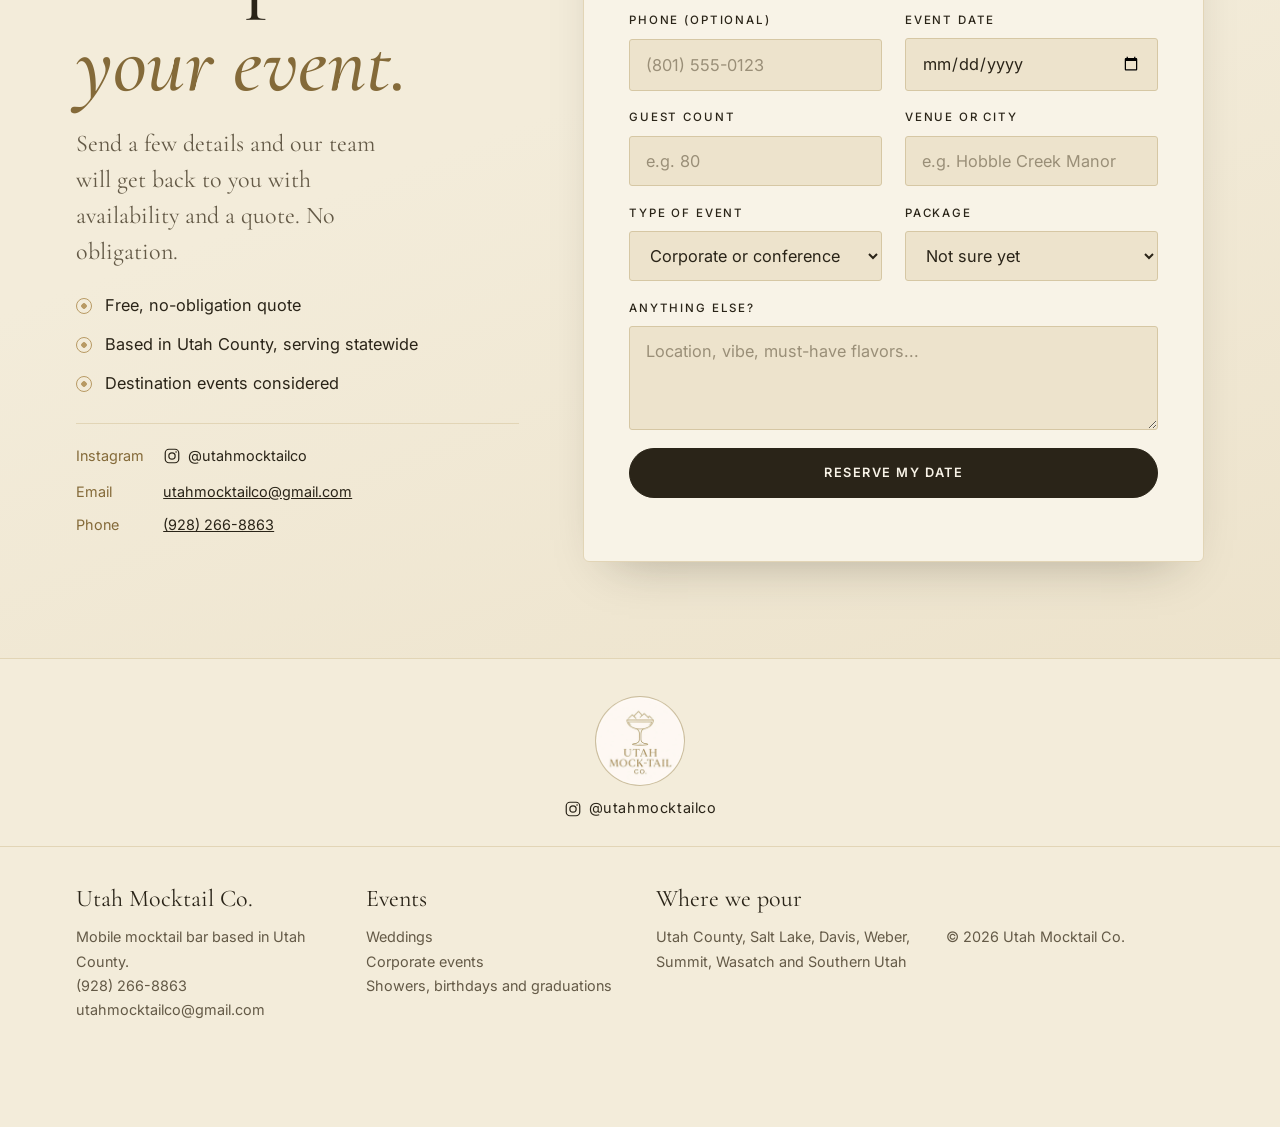
==== commit ffa55ea5: "Add optional phone field to the date form Co-Authored-By: Claude Opus 5.5 <noreply@anthropic.com> Cl" ====
--- a/corporate.html
+++ b/corporate.html
@@ -2,6 +2,9 @@
 <html lang="en">
 <head>
 <meta charset="utf-8">
+<!-- Google Analytics -->
+<script async src="https://www.googletagmanager.com/gtag/js?id=G-688F3T92W2"></script>
+<script>window.dataLayer = window.dataLayer || []; function gtag(){dataLayer.push(arguments);} gtag('js', new Date()); gtag('config', 'G-688F3T92W2');</script>
 <meta name="viewport" content="width=device-width, initial-scale=1, viewport-fit=cover">
 <title>Corporate Event Mocktail Bar in Utah | Utah Mocktail Co.</title>
 <meta name="claude:viewport-fit-sides" content="cover">
@@ -20,17 +23,17 @@
   <div class="wrap">
     <nav class="main left" aria-label="Main">
       <ul>
-        <li><a href="weddings.html">Weddings</a></li>
-        <li><a href="corporate.html" aria-current="page">Corporate</a></li>
-        <li><a href="packages.html">Packages</a></li>
-        <li><a href="gallery.html">Gallery</a></li>
+        <li><a href="/weddings">Weddings</a></li>
+        <li><a href="/corporate" aria-current="page">Corporate</a></li>
+        <li><a href="/packages">Packages</a></li>
+        <li><a href="/gallery">Gallery</a></li>
       </ul>
     </nav>
-    <a class="logo" href="index.html"><img src="images/logo-180.png" alt="" width="52" height="52"><span>Utah Mocktail <i>Co.</i></span></a>
+    <a class="logo" href="/"><img src="images/logo-180.png" alt="" width="52" height="52"><span>Utah Mocktail <i>Co.</i></span></a>
     <nav class="main right" aria-label="More">
       <ul>
-        <li><a href="reviews.html">Reviews</a></li>
-        <li><a href="team.html">The Team</a></li>
+        <li><a href="/reviews">Reviews</a></li>
+        <li><a href="/team">The Team</a></li>
         <li><a class="ig-link" href="https://www.instagram.com/utahmocktailco/" aria-label="Instagram @utahmocktailco"><svg class="ig" viewBox="0 0 24 24" width="18" height="18" aria-hidden="true" fill="none" stroke="currentColor" stroke-width="1.6"><rect x="3" y="3" width="18" height="18" rx="5"/><circle cx="12" cy="12" r="4.2"/><circle cx="17.4" cy="6.6" r="1.1" fill="currentColor" stroke="none"/></svg></a></li>
         <li><a class="book" href="#book">Reserve your date</a></li>
       </ul>
@@ -38,13 +41,13 @@
     <details class="menu-toggle">
       <summary>Menu</summary>
       <ul>
-        <li><a href="index.html">Home</a></li>
-        <li><a href="weddings.html">Weddings</a></li>
-        <li><a href="corporate.html" aria-current="page">Corporate</a></li>
-        <li><a href="packages.html">Packages</a></li>
-        <li><a href="gallery.html">Gallery</a></li>
-        <li><a href="reviews.html">Reviews</a></li>
-        <li><a href="team.html">The Team</a></li>
+        <li><a href="/">Home</a></li>
+        <li><a href="/weddings">Weddings</a></li>
+        <li><a href="/corporate" aria-current="page">Corporate</a></li>
+        <li><a href="/packages">Packages</a></li>
+        <li><a href="/gallery">Gallery</a></li>
+        <li><a href="/reviews">Reviews</a></li>
+        <li><a href="/team">The Team</a></li>
         <li><a href="https://www.instagram.com/utahmocktailco/">Instagram @utahmocktailco</a></li>
         <li><a href="#book">Reserve your date</a></li>
       </ul>
@@ -114,9 +117,10 @@
       <form id="inquiry" class="form-card" novalidate>
         <label>Name<input id="f-name" name="name" autocomplete="name" placeholder="Your name" required></label>
         <label>Email<input id="f-email" name="email" type="email" autocomplete="email" placeholder="you@email.com" required></label>
+        <label>Phone (optional)<input id="f-phone" name="phone" type="tel" autocomplete="tel" inputmode="tel" placeholder="(801) 555-0123"></label>
         <label>Event date<input id="f-date" name="date" type="date"></label>
         <label>Guest count<input id="f-guests" name="guests" type="number" min="1" inputmode="numeric" placeholder="e.g. 80"></label>
-        <label class="full">Venue or city<input id="f-venue" name="venue" placeholder="e.g. Hobble Creek Manor, Springville"></label>
+        <label>Venue or city<input id="f-venue" name="venue" placeholder="e.g. Hobble Creek Manor"></label>
         <label>Type of event
           <select id="f-type" name="type"><option>Wedding or reception</option><option selected>Corporate or conference</option><option>Shower or birthday</option><option>Graduation or reunion</option><option>School or university event</option><option>Religious or community gathering</option><option>Something else</option></select>
         </label>
@@ -139,7 +143,7 @@
   </div>
   <div class="wrap">
     <div><strong>Utah Mocktail Co.</strong>Mobile mocktail bar based in Utah County.<br><a href="tel:+19282668863">(928) 266-8863</a><br><a href="mailto:utahmocktailco@gmail.com">utahmocktailco@gmail.com</a></div>
-    <div><strong>Events</strong><a href="weddings.html">Weddings</a><br><a href="corporate.html">Corporate events</a><br><a href="#book">Showers, birthdays and graduations</a></div>
+    <div><strong>Events</strong><a href="/weddings">Weddings</a><br><a href="/corporate">Corporate events</a><br><a href="#book">Showers, birthdays and graduations</a></div>
     <div><strong>Where we pour</strong>Utah County, Salt Lake, Davis, Weber, Summit, Wasatch and Southern Utah</div>
     <div><strong>&nbsp;</strong>© 2026 Utah Mocktail Co.</div>
   </div>
@@ -168,7 +172,7 @@
   btn.disabled = true;
   note.textContent = 'Sending...';
   fetch(url, { method: 'POST', mode: 'no-cors', body: data })
-    .then(function () { f.reset(); note.textContent = ''; var d = document.getElementById('thanks'); if (d.showModal) d.showModal(); else note.textContent = d.querySelector('p').textContent; })
+    .then(function () { f.reset(); note.textContent = ''; if (window.gtag) gtag('event', 'generate_lead', { form: 'date_request' }); var d = document.getElementById('thanks'); if (d.showModal) d.showModal(); else note.textContent = d.querySelector('p').textContent; })
     .catch(function () { note.textContent = 'That didn’t go through. Please email utahmocktailco@gmail.com or call (928) 266-8863.'; })
     .then(function () { btn.disabled = false; });
 });
